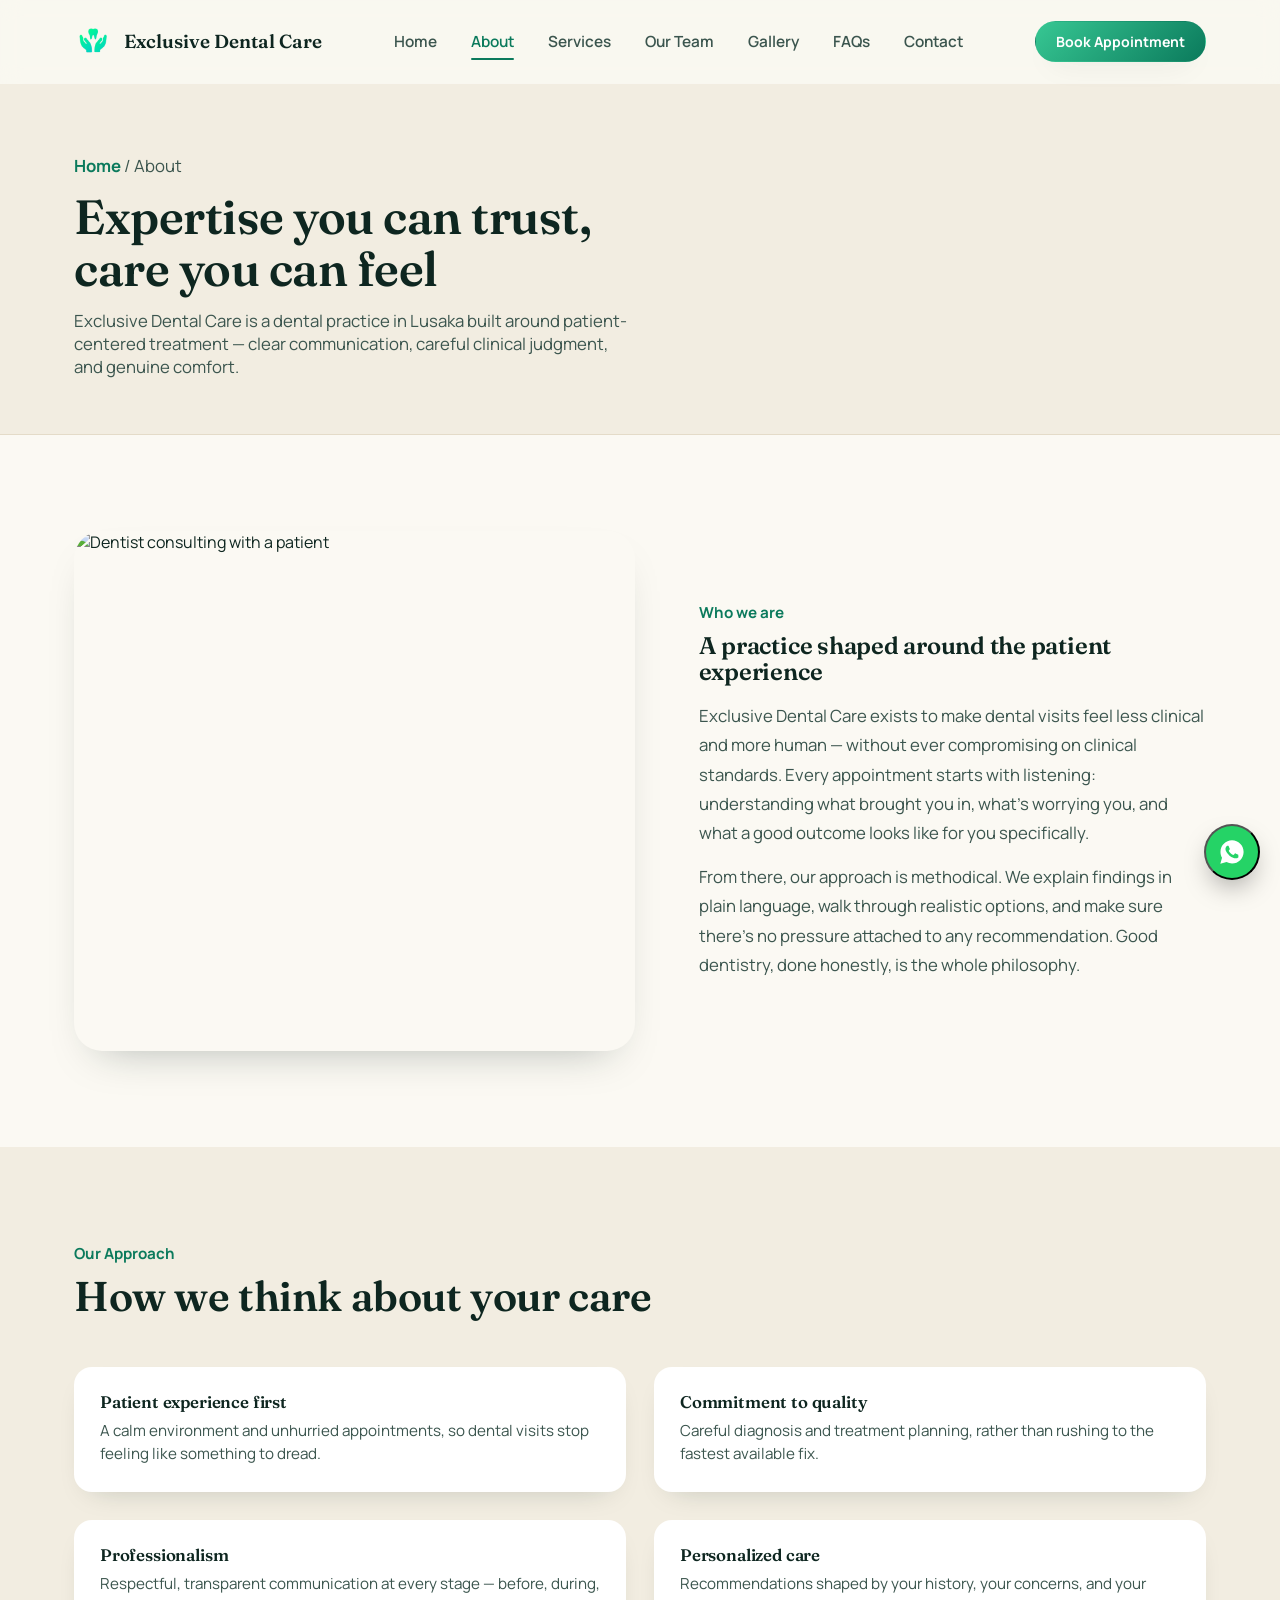
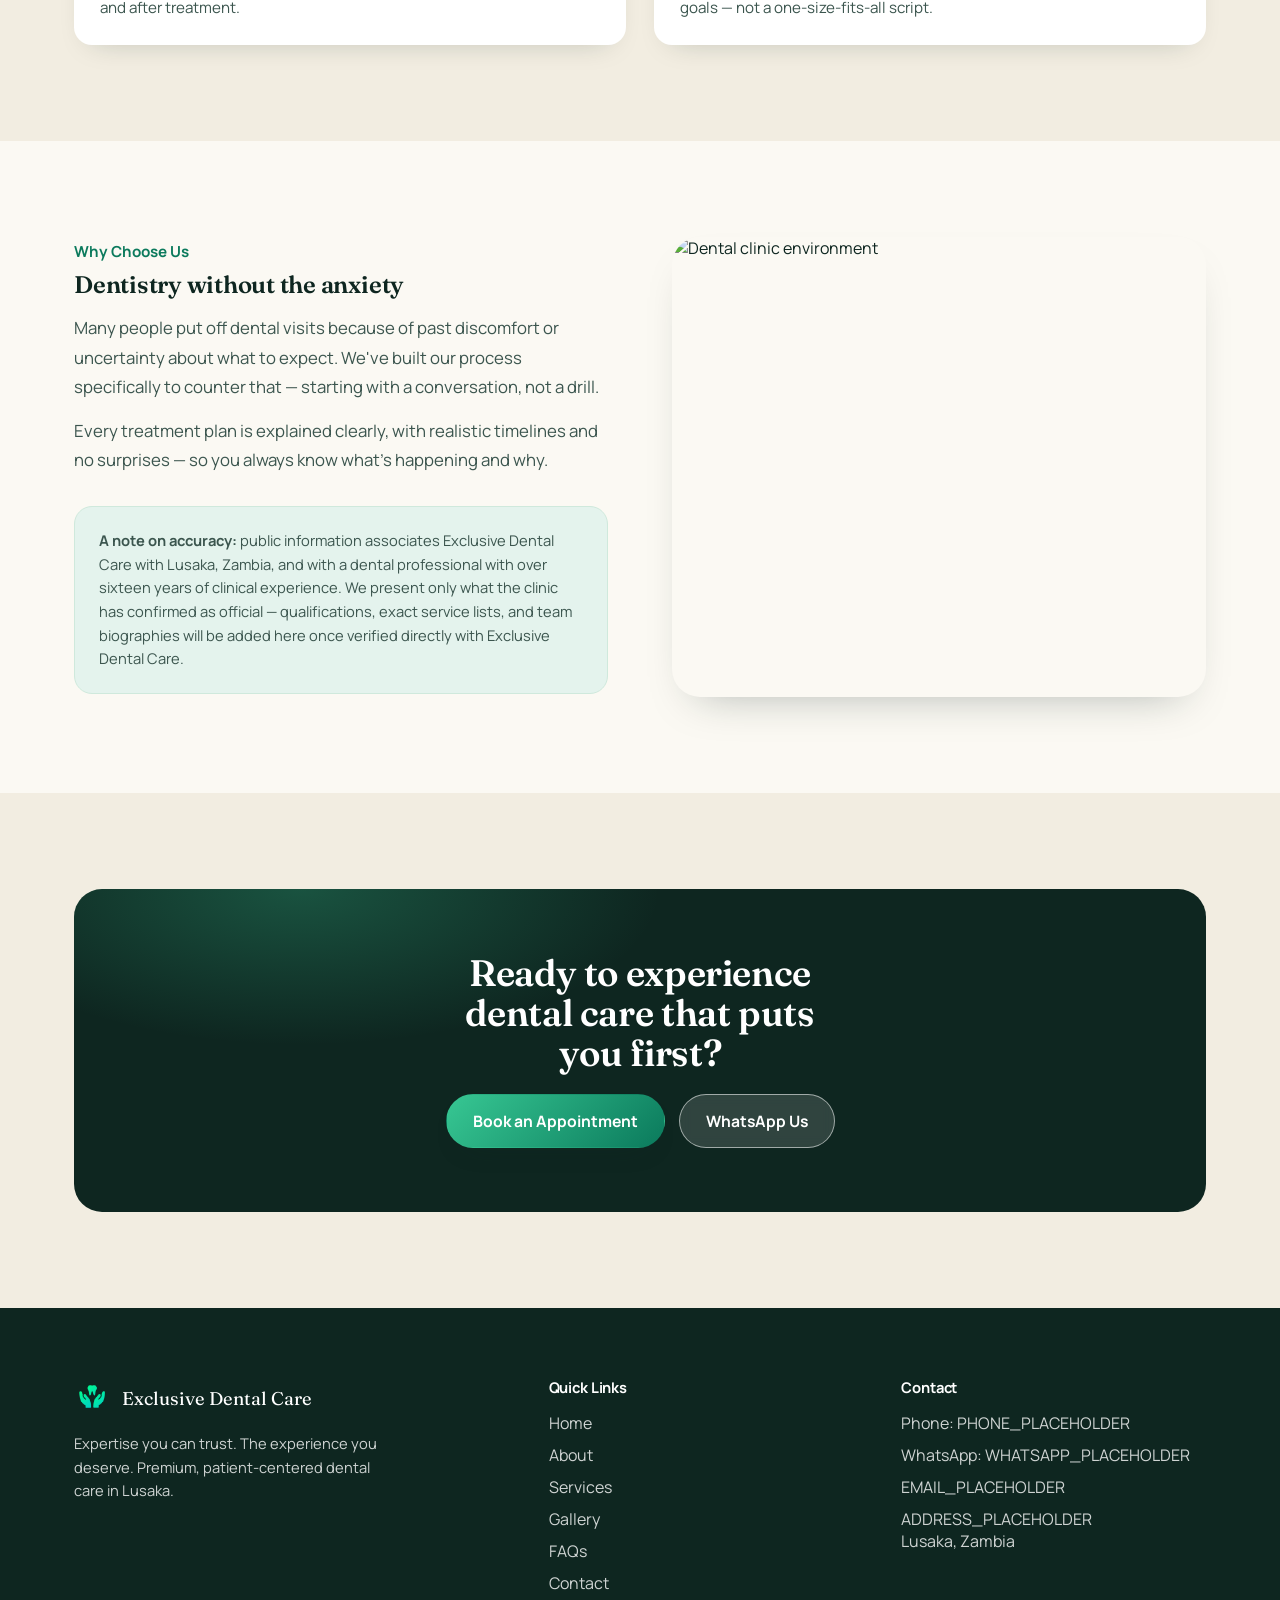
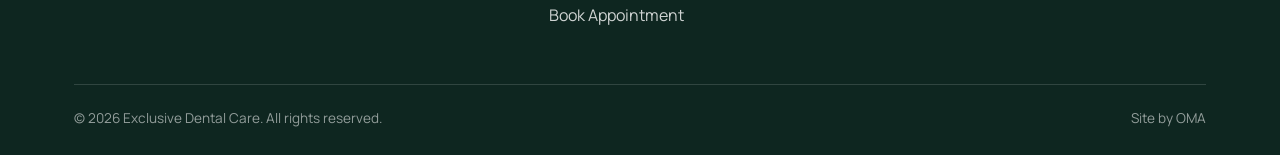
==== about.html @ cfd2ac11 "Add files via upload" ====
<!DOCTYPE html>
<html lang="en">
<head>
<meta charset="UTF-8">
<meta name="viewport" content="width=device-width, initial-scale=1.0">
<title>About Us | Exclusive Dental Care, Lusaka</title>
<meta name="description" content="Learn about Exclusive Dental Care's approach to patient-centered dentistry in Lusaka, Zambia.">
<link rel="icon" href="assets/images/logo.png">
<link rel="stylesheet" href="assets/css/style.css">
</head>
<body>
<a href="#main" class="skip-link">Skip to content</a>

<header class="nav" data-scrolled="true">
  <div class="container">
    <a href="index.html" class="brand"><img src="assets/images/logo.png" alt="Exclusive Dental Care logo"><span>Exclusive Dental Care</span></a>
    <nav class="nav-links" aria-label="Primary">
      <a href="index.html">Home</a>
      <a href="about.html" aria-current="page">About</a>
      <a href="services.html">Services</a>
      <a href="team.html">Our Team</a>
      <a href="gallery.html">Gallery</a>
      <a href="faq.html">FAQs</a>
      <a href="contact.html">Contact</a>
    </nav>
    <div class="nav-cta">
      <a href="appointment.html" class="btn btn-primary btn-sm">Book Appointment</a>
    </div>
    <button class="nav-burger" aria-expanded="false" aria-controls="mobileMenu" aria-label="Open menu"><span></span><span></span><span></span></button>
  </div>
</header>
<nav class="mobile-menu" id="mobileMenu" data-open="false" aria-label="Mobile">
  <a href="index.html">Home</a>
  <a href="about.html">About</a>
  <a href="services.html">Services</a>
  <a href="team.html">Our Team</a>
  <a href="gallery.html">Gallery</a>
  <a href="faq.html">FAQs</a>
  <a href="contact.html">Contact</a>
  <div class="mm-cta">
    <a href="appointment.html" class="btn btn-primary btn-block">Book an Appointment</a>
    <a href="#" data-whatsapp class="btn btn-whatsapp btn-block">WhatsApp Us</a>
    <a href="#" data-tel class="btn btn-ghost btn-block">Call the Clinic</a>
  </div>
</nav>

<main id="main">
  <section class="page-hero">
    <div class="container">
      <p class="crumb"><a href="index.html">Home</a> / About</p>
      <h1>Expertise you can trust, care you can feel</h1>
      <p>Exclusive Dental Care is a dental practice in Lusaka built around patient-centered treatment — clear communication, careful clinical judgment, and genuine comfort.</p>
    </div>
  </section>

  <section>
    <div class="container intro-grid">
      <img src="https://images.unsplash.com/photo-1777331903190-341a3dd0441b?auto=format&fit=crop&w=1200&q=80" alt="Dentist consulting with a patient" loading="lazy" class="reveal">
      <div class="intro-copy reveal">
        <span class="kicker">Who we are</span>
        <h2>A practice shaped around the patient experience</h2>
        <p>Exclusive Dental Care exists to make dental visits feel less clinical and more human — without ever compromising on clinical standards. Every appointment starts with listening: understanding what brought you in, what's worrying you, and what a good outcome looks like for you specifically.</p>
        <p>From there, our approach is methodical. We explain findings in plain language, walk through realistic options, and make sure there's no pressure attached to any recommendation. Good dentistry, done honestly, is the whole philosophy.</p>
      </div>
    </div>
  </section>

  <section style="background:var(--sand)">
    <div class="container">
      <div class="section-head reveal">
        <span class="kicker">Our Approach</span>
        <h2>How we think about your care</h2>
      </div>
      <div class="value-list">
        <div class="value-item reveal">
          <h3>Patient experience first</h3>
          <p>A calm environment and unhurried appointments, so dental visits stop feeling like something to dread.</p>
        </div>
        <div class="value-item reveal">
          <h3>Commitment to quality</h3>
          <p>Careful diagnosis and treatment planning, rather than rushing to the fastest available fix.</p>
        </div>
        <div class="value-item reveal">
          <h3>Professionalism</h3>
          <p>Respectful, transparent communication at every stage — before, during, and after treatment.</p>
        </div>
        <div class="value-item reveal">
          <h3>Personalized care</h3>
          <p>Recommendations shaped by your history, your concerns, and your goals — not a one-size-fits-all script.</p>
        </div>
      </div>
    </div>
  </section>

  <section>
    <div class="container two-col">
      <div class="reveal">
        <span class="kicker">Why Choose Us</span>
        <h2 style="margin-bottom:16px">Dentistry without the anxiety</h2>
        <p style="color:var(--ink-soft);line-height:1.75;font-size:1.05rem;margin-bottom:14px">Many people put off dental visits because of past discomfort or uncertainty about what to expect. We've built our process specifically to counter that — starting with a conversation, not a drill.</p>
        <p style="color:var(--ink-soft);line-height:1.75;font-size:1.05rem;">Every treatment plan is explained clearly, with realistic timelines and no surprises — so you always know what's happening and why.</p>
        <div class="note-box">
          <strong>A note on accuracy:</strong> public information associates Exclusive Dental Care with Lusaka, Zambia, and with a dental professional with over sixteen years of clinical experience. We present only what the clinic has confirmed as official — qualifications, exact service lists, and team biographies will be added here once verified directly with Exclusive Dental Care.
        </div>
      </div>
      <img src="https://images.unsplash.com/photo-1698749778813-ad5f2814e50f?auto=format&fit=crop&w=1000&q=80" alt="Dental clinic environment" loading="lazy" style="border-radius:var(--radius-lg);box-shadow:var(--shadow-soft);height:460px;width:100%;object-fit:cover" class="reveal">
    </div>
  </section>

  <section style="background:var(--sand)">
    <div class="container">
      <div class="cta-band reveal">
        <h2>Ready to experience dental care that puts you first?</h2>
        <div class="cta-row">
          <a href="appointment.html" class="btn btn-primary">Book an Appointment</a>
          <a href="#" data-whatsapp class="btn btn-light">WhatsApp Us</a>
        </div>
      </div>
    </div>
  </section>
</main>

<footer>
  <div class="container">
    <div class="footer-grid">
      <div>
        <div class="footer-brand"><img src="assets/images/logo.png" alt=""><span>Exclusive Dental Care</span></div>
        <p style="max-width:34ch;line-height:1.6;font-size:.92rem;">Expertise you can trust. The experience you deserve. Premium, patient-centered dental care in Lusaka.</p>
      </div>
      <div>
        <h4>Quick Links</h4>
        <ul>
          <li><a href="index.html">Home</a></li>
          <li><a href="about.html">About</a></li>
          <li><a href="services.html">Services</a></li>
          <li><a href="gallery.html">Gallery</a></li>
          <li><a href="faq.html">FAQs</a></li>
          <li><a href="contact.html">Contact</a></li>
          <li><a href="appointment.html">Book Appointment</a></li>
        </ul>
      </div>
      <div>
        <h4>Contact</h4>
        <ul>
          <li><a href="#" data-tel>Phone: <span data-phone-display></span></a></li>
          <li><a href="#" data-whatsapp>WhatsApp: <span data-whatsapp-display></span></a></li>
          <li><a href="#" data-mail data-email-display></a></li>
          <li><span data-address-display></span></li>
        </ul>
      </div>
    </div>
    <div class="footer-bottom">
      <span>© <span data-year></span> Exclusive Dental Care. All rights reserved.</span>
      <span>Site by OMA</span>
    </div>
  </div>
</footer>

<script src="assets/js/config.js"></script>
<button class="wa-float" data-whatsapp aria-label="Chat on WhatsApp">
  <svg width="28" height="28" viewBox="0 0 24 24" fill="currentColor"><path d="M12.04 2C6.58 2 2.13 6.45 2.13 11.91c0 1.75.46 3.45 1.32 4.95L2 22l5.29-1.39a9.9 9.9 0 0 0 4.75 1.21h.01c5.46 0 9.9-4.45 9.9-9.91C21.96 6.45 17.5 2 12.04 2Zm5.8 14.01c-.24.68-1.4 1.3-1.93 1.38-.5.08-1.12.11-1.8-.11-.42-.13-.95-.31-1.64-.6-2.88-1.24-4.75-4.14-4.9-4.33-.14-.19-1.17-1.56-1.17-2.98s.73-2.11 1-2.4c.24-.27.53-.34.71-.34h.5c.16 0 .38-.02.58.45.24.56.8 1.94.87 2.08.07.14.11.31.02.5-.09.19-.14.31-.28.47-.14.16-.29.36-.42.48-.14.13-.29.28-.13.55.16.27.71 1.17 1.53 1.9 1.05.94 1.94 1.23 2.21 1.37.27.14.43.12.59-.05.16-.17.68-.79.87-1.06.19-.27.37-.22.61-.13.25.09 1.6.75 1.87.89.27.14.45.2.51.32.07.12.07.68-.17 1.36Z"/></svg>
</button>
<script src="assets/js/main.js"></script>
</body>
</html>
---- assets/css/style.css ----
/* =========================================================================
   EXCLUSIVE DENTAL CARE — DESIGN SYSTEM
   Palette:  deep teal ink, emerald-to-teal brand gradient, warm cream base,
             soft sand surface, quiet gold hairline accent (used sparingly).
   Type:     Fraunces (display/serif) + Manrope (body/UI)
   ========================================================================= */

@import url('https://fonts.googleapis.com/css2?family=Fraunces:opsz,wght@9..144,400;9..144,500;9..144,600;9..144,700&family=Manrope:wght@400;500;600;700;800&display=swap');

:root{
  --ink:        #0E2620;
  --ink-soft:   #3B554E;
  --teal-deep:  #0B7A5C;
  --teal:       #12966E;
  --teal-light: #37C793;
  --teal-pale:  #E4F3ED;
  --gold:       #B8933B;
  --cream:      #FBF9F3;
  --sand:       #F2EDE1;
  --sand-line:  #E4DBC8;
  --white:      #FFFFFF;
  --shadow-soft: 0 20px 45px -25px rgba(14,38,32,.35);
  --shadow-card: 0 12px 30px -18px rgba(14,38,32,.28);
  --radius-lg: 28px;
  --radius-md: 18px;
  --radius-sm: 10px;
  --maxw: 1180px;
  --nav-h: 84px;
  --ease: cubic-bezier(.22,.61,.36,1);
}

*,*::before,*::after{ box-sizing:border-box; }
html{ scroll-behavior:smooth; scroll-padding-top: var(--nav-h); }
@media (prefers-reduced-motion: reduce){
  html{ scroll-behavior:auto; }
  *,*::before,*::after{ animation-duration:.001ms !important; animation-iteration-count:1 !important; transition-duration:.001ms !important; scroll-behavior:auto !important; }
}

body{
  margin:0;
  font-family:'Manrope',sans-serif;
  color:var(--ink);
  background:var(--cream);
  -webkit-font-smoothing:antialiased;
  overflow-x:hidden;
}

img{ max-width:100%; display:block; }
a{ color:inherit; text-decoration:none; }
button{ font-family:inherit; cursor:pointer; }
ul{ margin:0; padding:0; list-style:none; }
h1,h2,h3,h4{ font-family:'Fraunces',serif; margin:0; font-weight:600; letter-spacing:-.01em; line-height:1.08; }
p{ margin:0; }

.container{ max-width:var(--maxw); margin:0 auto; padding:0 24px; }
section{ padding: 96px 0; }
@media (max-width:720px){ section{ padding:64px 0; } }

.eyebrow-free{ /* intentionally no ALL-CAPS eyebrow labels used site-wide */ }

/* ---------- focus & accessibility ---------- */
a:focus-visible, button:focus-visible, input:focus-visible, textarea:focus-visible, select:focus-visible{
  outline: 3px solid var(--teal-light);
  outline-offset: 3px;
  border-radius: 6px;
}
.skip-link{
  position:absolute; left:12px; top:-60px; background:var(--ink); color:#fff;
  padding:10px 16px; border-radius:8px; z-index:1000; transition:top .2s var(--ease);
}
.skip-link:focus{ top:12px; }

/* ---------- buttons ---------- */
.btn{
  display:inline-flex; align-items:center; justify-content:center; gap:8px;
  padding:15px 26px; border-radius:100px; font-weight:700; font-size:.98rem;
  border:1.5px solid transparent; transition:transform .25s var(--ease), box-shadow .25s var(--ease), background .25s var(--ease), color .25s var(--ease);
  white-space:nowrap;
}
.btn-primary{ background:linear-gradient(135deg,var(--teal-light),var(--teal-deep)); color:#fff; box-shadow:var(--shadow-card); }
.btn-primary:hover{ transform:translateY(-2px); box-shadow:0 18px 34px -16px rgba(11,122,92,.55); }
.btn-ghost{ background:transparent; color:var(--ink); border-color:var(--ink); }
.btn-ghost:hover{ background:var(--ink); color:#fff; }
.btn-whatsapp{ background:#fff; color:var(--teal-deep); border-color:var(--teal-deep); }
.btn-whatsapp:hover{ background:var(--teal-deep); color:#fff; }
.btn-light{ background:rgba(255,255,255,.14); color:#fff; border-color:rgba(255,255,255,.55); backdrop-filter:blur(6px); }
.btn-light:hover{ background:#fff; color:var(--teal-deep); }
.btn-sm{ padding:10px 20px; font-size:.88rem; }
.btn-block{ width:100%; }

/* ---------- welcome intro animation ---------- */
#welcome{
  position:fixed; inset:0; z-index:9999; background:var(--ink);
  display:flex; align-items:center; justify-content:center; flex-direction:column;
  gap:28px; transition:opacity .7s var(--ease), visibility .7s var(--ease);
}
#welcome[data-hide="true"]{ opacity:0; visibility:hidden; pointer-events:none; }
#welcome .w-logo{ width:74px; height:74px; opacity:0; transform:scale(.85); animation:wFade .9s var(--ease) forwards; }
.w-line-wrap{ position:relative; width:min(92vw,760px); min-height:2.6em; }
#welcome .w-line{
  position:absolute; inset:0; display:flex; align-items:center; justify-content:center;
  font-family:'Fraunces',serif; color:#fff; font-size:clamp(1.35rem,4.4vw,2.4rem);
  text-align:center; opacity:0; padding:0 24px; letter-spacing:.01em;
}
#welcome .w-line.l1{ animation:wFadeInOut 1.55s var(--ease) .5s forwards; }
#welcome .w-line.l2{ animation:wFade .9s var(--ease) 2.05s forwards; }
@keyframes wFade{ from{ opacity:0; transform:translateY(10px);} to{ opacity:1; transform:translateY(0);} }
@keyframes wFadeInOut{
  0%{ opacity:0; transform:translateY(10px); }
  18%{ opacity:1; transform:translateY(0); }
  72%{ opacity:1; transform:translateY(0); }
  100%{ opacity:0; transform:translateY(-10px); }
}
@media (prefers-reduced-motion: reduce){
  #welcome{ transition:none; }
  #welcome .w-logo{ animation:none !important; opacity:1 !important; transform:none !important; }
  #welcome .w-line{ animation:none !important; }
  #welcome .w-line.l1{ opacity:0 !important; }
  #welcome .w-line.l2{ opacity:1 !important; position:relative !important; }
}

/* ---------- navigation ---------- */
.nav{
  position:fixed; top:0; left:0; right:0; z-index:500; height:var(--nav-h);
  display:flex; align-items:center; background:rgba(251,249,243,.85); backdrop-filter:blur(10px);
  border-bottom:1px solid transparent; transition:border-color .3s, background .3s;
}
.nav[data-scrolled="true"]{ border-color:var(--sand-line); }
.nav .container{ display:flex; align-items:center; justify-content:space-between; width:100%; }
.brand{ display:flex; align-items:center; gap:12px; font-family:'Fraunces',serif; font-weight:600; font-size:1.18rem; color:var(--ink); }
.brand img{ width:38px; height:38px; }
.nav-links{ display:flex; align-items:center; gap:34px; }
.nav-links a{ font-weight:600; font-size:.96rem; color:var(--ink-soft); transition:color .2s; position:relative; }
.nav-links a:hover, .nav-links a[aria-current="page"]{ color:var(--teal-deep); }
.nav-links a[aria-current="page"]::after{ content:""; position:absolute; left:0; right:0; bottom:-8px; height:2px; background:var(--teal-deep); border-radius:2px; }
.nav-cta{ display:flex; align-items:center; gap:12px; }
.nav-burger{ display:none; }

@media (max-width:960px){
  .nav-links{ display:none; }
  .nav-cta .btn:not(.btn-primary){ display:none; }
  .nav-burger{
    display:flex; flex-direction:column; gap:5px; width:42px; height:42px;
    align-items:center; justify-content:center; background:var(--ink); border:none;
    border-radius:12px; z-index:600; transition:background .2s;
  }
  .nav-burger span{ width:18px; height:2px; background:#fff; border-radius:2px; transition:transform .3s var(--ease), opacity .3s var(--ease); }
  .nav-burger[aria-expanded="true"] span:nth-child(1){ transform:translateY(7px) rotate(45deg); }
  .nav-burger[aria-expanded="true"] span:nth-child(2){ opacity:0; }
  .nav-burger[aria-expanded="true"] span:nth-child(3){ transform:translateY(-7px) rotate(-45deg); }

  .mobile-menu{
    position:fixed; inset:0; top:var(--nav-h); background:var(--cream); z-index:400;
    transform:translateX(100%); transition:transform .4s var(--ease);
    padding:32px 24px; display:flex; flex-direction:column; gap:6px; overflow-y:auto;
  }
  .mobile-menu[data-open="true"]{ transform:translateX(0); }
  .mobile-menu a{ font-family:'Fraunces',serif; font-size:1.5rem; padding:14px 4px; border-bottom:1px solid var(--sand-line); color:var(--ink); }
  .mobile-menu .mm-cta{ margin-top:20px; display:flex; flex-direction:column; gap:12px; }
}
@media (min-width:961px){ .mobile-menu{ display:none; } }

/* ---------- hero ---------- */
.hero{
  position:relative; min-height:100vh; min-height:100svh; display:flex; align-items:flex-end;
  color:#fff; overflow:hidden; padding-top:var(--nav-h);
}
.hero-slides{ position:absolute; inset:0; z-index:0; }
.hero-slide{
  position:absolute; inset:0; background-size:cover; background-position:center;
  opacity:0; transition:opacity 1.6s var(--ease);
}
.hero-slide[data-active="true"]{ opacity:1; }
.hero-slides::after{
  content:""; position:absolute; inset:0;
  background:linear-gradient(180deg, rgba(11,26,22,.35) 0%, rgba(11,26,22,.55) 55%, rgba(8,20,17,.92) 100%);
}
.hero-content{ position:relative; z-index:1; padding:0 24px 88px; width:100%; }
.hero-inner{ max-width:var(--maxw); margin:0 auto; text-align:left; display:flex; flex-direction:column; align-items:flex-start; gap:18px; }
.hero-kicker{
  color:var(--teal-light); font-weight:800; font-size:.82rem; letter-spacing:.14em;
  text-transform:uppercase; display:block;
}
.hero-headline{
  font-size:clamp(2.1rem,6vw,4.1rem); font-weight:600; max-width:14ch;
  min-height:2.3em; text-align:left; position:relative; width:100%;
}
.hero-headline .hh-text{
  opacity:0; transform:translateY(14px); transition:opacity .9s var(--ease), transform .9s var(--ease);
  position:absolute; inset:0; display:flex; align-items:center;
}
.hero-headline .hh-text[data-active="true"]{ opacity:1; transform:translateY(0); position:relative; }
.hero-sub{ font-size:1.08rem; color:rgba(255,255,255,.85); max-width:46ch; }
.hero-ctas{ display:flex; flex-wrap:wrap; gap:14px; justify-content:flex-start; margin-top:6px; }
.hero-dots{
  position:absolute; right:22px; top:50%; transform:translateY(-50%); z-index:2;
  display:flex; flex-direction:column; gap:10px; align-items:center;
}
.hero-dots button{
  width:6px; height:6px; border-radius:50%; background:rgba(255,255,255,.4);
  border:none; padding:0; transition:height .3s var(--ease), background .3s;
}
.hero-dots button[data-active="true"]{ height:28px; border-radius:6px; background:var(--teal-light); }
@media (max-width:640px){ .hero-dots{ right:14px; } }

/* floating whatsapp button — persistent, all pages */
.wa-float{
  position:fixed; right:20px; bottom:20px; width:56px; height:56px; border-radius:50%;
  background:#25D366; color:#fff; display:flex; align-items:center; justify-content:center;
  box-shadow:0 12px 28px -8px rgba(0,0,0,.4); z-index:450; transition:transform .25s var(--ease);
}
.wa-float:hover{ transform:scale(1.08); }
@media (max-width:640px){ .wa-float{ width:50px; height:50px; right:16px; bottom:16px; } }

/* ---------- section headers ---------- */
.section-head{ max-width:640px; margin-bottom:48px; }
.section-head.center{ margin-left:auto; margin-right:auto; text-align:center; }
.section-head h2{ font-size:clamp(1.7rem,3.4vw,2.6rem); }
.section-head p{ margin-top:14px; color:var(--ink-soft); font-size:1.05rem; line-height:1.6; }
.kicker{ color:var(--teal-deep); font-weight:700; font-size:.95rem; margin-bottom:10px; display:block; }

/* ---------- welcome/intro copy section ---------- */
.intro-grid{ display:grid; grid-template-columns:1.05fr .95fr; gap:64px; align-items:center; }
.intro-grid img{ border-radius:var(--radius-lg); box-shadow:var(--shadow-soft); width:100%; height:520px; object-fit:cover; }
.intro-copy p{ color:var(--ink-soft); line-height:1.75; font-size:1.05rem; margin-top:16px; }
.intro-copy p + p{ margin-top:14px; }
@media (max-width:900px){
  .intro-grid{ grid-template-columns:1fr; gap:36px; }
  .intro-grid img{ height:320px; order:-1; }
}

/* ---------- service cards (compact grid — used on services.html style contexts) ---------- */
.grid-3{ display:grid; grid-template-columns:repeat(3,1fr); gap:28px; }
.grid-4{ display:grid; grid-template-columns:repeat(4,1fr); gap:24px; }
@media (max-width:960px){ .grid-3{ grid-template-columns:repeat(2,1fr); } .grid-4{ grid-template-columns:repeat(2,1fr); } }
@media (max-width:620px){ .grid-3{ grid-template-columns:1fr; } .grid-4{ grid-template-columns:1fr; } }

.card{
  background:#fff; border-radius:var(--radius-md); overflow:hidden; box-shadow:var(--shadow-card);
  display:flex; flex-direction:column; transition:transform .35s var(--ease), box-shadow .35s var(--ease);
}
.card:hover{ transform:translateY(-6px); box-shadow:0 24px 40px -20px rgba(14,38,32,.32); }
.card img{ height:190px; width:100%; object-fit:cover; }
.card-body{ padding:24px; display:flex; flex-direction:column; gap:10px; flex:1; }
.card-body h3{ font-size:1.18rem; }
.card-body p{ color:var(--ink-soft); font-size:.96rem; line-height:1.55; flex:1; }
.card-link{ font-weight:700; color:var(--teal-deep); display:inline-flex; align-items:center; gap:6px; margin-top:4px; }
.card-link svg{ transition:transform .25s var(--ease); }
.card-link:hover svg{ transform:translateX(4px); }

/* ---------- big/full-width feature cards (homepage services preview) ---------- */
.feature-cards{ display:flex; flex-direction:column; gap:28px; }
.card-feature{
  display:grid; grid-template-columns:1fr 1fr; background:#fff; border-radius:var(--radius-lg);
  overflow:hidden; box-shadow:var(--shadow-card); transition:transform .35s var(--ease), box-shadow .35s var(--ease);
  min-height:320px;
}
.card-feature:hover{ transform:translateY(-6px); box-shadow:0 28px 46px -20px rgba(14,38,32,.32); }
.card-feature .cf-img{ height:100%; min-height:280px; overflow:hidden; }
.card-feature .cf-img img{ width:100%; height:100%; object-fit:cover; display:block; }
.card-feature .cf-body{ padding:44px 48px; display:flex; flex-direction:column; justify-content:center; gap:14px; }
.card-feature h3{ font-size:clamp(1.4rem,2.4vw,1.8rem); }
.card-feature p{ color:var(--ink-soft); font-size:1.02rem; line-height:1.65; }
.card-feature:nth-child(even){ grid-template-columns:1fr 1fr; }
.card-feature:nth-child(even) .cf-img{ order:2; }
.card-feature:nth-child(even) .cf-body{ order:1; }
@media (max-width:760px){
  .card-feature{ grid-template-columns:1fr; min-height:0; }
  .card-feature .cf-img{ height:230px; min-height:0; order:1 !important; }
  .card-feature .cf-body{ order:2 !important; padding:28px 26px; }
}

/* ---------- why-choose feature list ---------- */
.feature-row{ display:grid; grid-template-columns:repeat(3,1fr); gap:36px; }
@media (max-width:900px){ .feature-row{ grid-template-columns:1fr 1fr; } }
@media (max-width:600px){ .feature-row{ grid-template-columns:1fr; } }
.feature{ padding:8px 0; border-top:1px solid var(--sand-line); padding-top:22px; }
.feature .ficon{ width:44px; height:44px; border-radius:12px; background:var(--teal-pale); color:var(--teal-deep); display:flex; align-items:center; justify-content:center; margin-bottom:16px; }
.feature h3{ font-size:1.08rem; margin-bottom:8px; }
.feature p{ color:var(--ink-soft); font-size:.94rem; line-height:1.55; }

/* ---------- dark cta band ---------- */
.cta-band{ background:var(--ink); color:#fff; border-radius:var(--radius-lg); padding:64px 40px; text-align:center; position:relative; overflow:hidden; }
.cta-band::before{ content:""; position:absolute; inset:0; background:radial-gradient(600px 260px at 20% 0%, rgba(55,199,147,.28), transparent 60%); }
.cta-band > *{ position:relative; }
.cta-band h2{ color:#fff; font-size:clamp(1.6rem,3.6vw,2.3rem); max-width:16ch; margin:0 auto 22px; }
.cta-row{ display:flex; gap:14px; justify-content:center; flex-wrap:wrap; margin-top:10px; }

/* ---------- gallery preview strip ---------- */
.gallery-strip{ display:grid; grid-template-columns:repeat(4,1fr); gap:18px; }
.gallery-strip a{ border-radius:var(--radius-sm); overflow:hidden; aspect-ratio:1/1; display:block; position:relative; }
.gallery-strip img{ width:100%; height:100%; object-fit:cover; transition:transform .5s var(--ease); }
.gallery-strip a:hover img{ transform:scale(1.06); }
@media (max-width:760px){ .gallery-strip{ grid-template-columns:repeat(2,1fr); } }

/* ---------- footer ---------- */
footer{ background:var(--ink); color:rgba(255,255,255,.8); padding:72px 0 28px; }
.footer-grid{ display:grid; grid-template-columns:1.4fr 1fr 1fr; gap:48px; }
.footer-brand{ display:flex; align-items:center; gap:12px; margin-bottom:16px; }
.footer-brand img{ width:36px; height:36px; }
.footer-brand span{ font-family:'Fraunces',serif; color:#fff; font-size:1.15rem; }
footer h4{ font-family:'Manrope',sans-serif; font-weight:700; color:#fff; font-size:.92rem; margin-bottom:16px; }
footer ul li{ margin-bottom:10px; }
footer a:hover{ color:#fff; }
.footer-bottom{ border-top:1px solid rgba(255,255,255,.14); margin-top:48px; padding-top:24px; font-size:.85rem; display:flex; justify-content:space-between; flex-wrap:wrap; gap:10px; color:rgba(255,255,255,.55); }
@media (max-width:760px){ .footer-grid{ grid-template-columns:1fr; gap:32px; } }

/* ---------- page hero (interior pages) ---------- */
.page-hero{ padding:calc(var(--nav-h) + 56px) 0 56px; background:var(--sand); border-bottom:1px solid var(--sand-line); }
.page-hero h1{ font-size:clamp(1.9rem,4.2vw,3rem); max-width:18ch; }
.page-hero p{ margin-top:14px; color:var(--ink-soft); max-width:56ch; font-size:1.05rem; }
.crumb{ font-size:.88rem; color:var(--ink-soft); margin-bottom:14px; }
.crumb a{ color:var(--teal-deep); font-weight:700; }

/* ---------- about page ---------- */
.value-list{ display:grid; grid-template-columns:repeat(2,1fr); gap:28px; }
@media (max-width:700px){ .value-list{ grid-template-columns:1fr; } }
.value-item{ background:#fff; border-radius:var(--radius-md); padding:26px; box-shadow:var(--shadow-card); }
.value-item h3{ font-size:1.05rem; margin-bottom:8px; }
.value-item p{ color:var(--ink-soft); font-size:.95rem; line-height:1.55; }

.note-box{
  background:var(--teal-pale); border:1px solid #cfe9dc; border-radius:var(--radius-md);
  padding:22px 24px; font-size:.92rem; color:var(--ink-soft); line-height:1.6; margin-top:32px;
}

/* ---------- services page: big poster cards ---------- */
.services-grid{ display:grid; grid-template-columns:repeat(3,1fr); gap:26px; }
@media (max-width:900px){ .services-grid{ grid-template-columns:repeat(2,1fr); } }
@media (max-width:620px){ .services-grid{ grid-template-columns:1fr; } }

.service-card-big{
  background:#fff; border-radius:var(--radius-lg); overflow:hidden; box-shadow:var(--shadow-card);
  transition:transform .3s var(--ease), box-shadow .3s var(--ease);
}
.service-card-big:not([open]):hover{ transform:translateY(-6px); box-shadow:0 24px 42px -18px rgba(14,38,32,.32); }
.service-card-big[open]{ grid-column:1/-1; display:grid; grid-template-columns:360px 1fr; }

.service-poster{
  position:relative; display:block; cursor:pointer; list-style:none; aspect-ratio:1/1; overflow:hidden;
}
.service-poster::-webkit-details-marker{ display:none; }
.service-card-big[open] .service-poster{ aspect-ratio:auto; grid-column:1; grid-row:1; height:100%; min-height:300px; }
.service-poster img{ width:100%; height:100%; object-fit:cover; display:block; transition:transform .5s var(--ease); }
.service-card-big:not([open]) .service-poster:hover img{ transform:scale(1.06); }
.service-poster::after{ content:""; position:absolute; inset:0; background:linear-gradient(180deg, rgba(6,20,16,0) 42%, rgba(6,20,16,.86) 100%); }
.sp-label{ position:absolute; left:0; right:0; bottom:0; z-index:1; padding:20px 22px; display:flex; align-items:flex-end; justify-content:space-between; gap:12px; }
.sp-label h3{ color:#fff; font-size:1.15rem; line-height:1.28; }
.chev-circle{
  width:36px; height:36px; border-radius:50%; background:rgba(255,255,255,.22); backdrop-filter:blur(4px);
  display:flex; align-items:center; justify-content:center; flex-shrink:0; transition:background .3s;
}
.chev-circle svg{ transition:transform .3s var(--ease); color:#fff; }
.service-card-big[open] .chev-circle{ background:var(--teal-light); }
.service-card-big[open] .chev-circle svg{ transform:rotate(180deg); }

.service-info{ display:none; padding:32px 34px; flex-direction:column; justify-content:center; gap:2px; }
.service-card-big[open] .service-info{ display:flex; grid-column:2; grid-row:1; }
.service-info h4{ font-size:.85rem; color:var(--teal-deep); font-weight:700; margin-bottom:6px; }
.service-info p{ color:var(--ink-soft); font-size:.95rem; line-height:1.6; margin-bottom:18px; }

@media (max-width:760px){
  .service-card-big[open]{ grid-template-columns:1fr; }
  .service-card-big[open] .service-poster{ min-height:0; aspect-ratio:16/10; grid-row:1; }
  .service-card-big[open] .service-info{ grid-column:1; grid-row:2; padding:26px 24px 30px; }
}

/* ---------- team ---------- */
.team-grid{ display:grid; grid-template-columns:repeat(3,1fr); gap:28px; }
@media (max-width:900px){ .team-grid{ grid-template-columns:repeat(2,1fr); } }
@media (max-width:600px){ .team-grid{ grid-template-columns:1fr; max-width:360px; margin:0 auto; } }
.team-card{ text-align:center; }
.team-card .photo{ border-radius:var(--radius-lg); overflow:hidden; margin-bottom:18px; aspect-ratio:4/5; }
.team-card .photo img{ width:100%; height:100%; object-fit:cover; }
.team-card h3{ font-size:1.1rem; }
.team-card .role{ color:var(--teal-deep); font-weight:700; font-size:.9rem; margin-top:4px; }
.team-card p.bio{ color:var(--ink-soft); font-size:.9rem; margin-top:10px; line-height:1.55; }

/* ---------- gallery page ---------- */
.masonry{ column-count:3; column-gap:18px; }
.masonry button{ display:block; width:100%; margin-bottom:18px; border:none; padding:0; background:none; border-radius:var(--radius-sm); overflow:hidden; break-inside:avoid; }
.masonry img{ width:100%; display:block; transition:transform .4s var(--ease); }
.masonry button:hover img{ transform:scale(1.04); }
@media (max-width:900px){ .masonry{ column-count:2; } }
@media (max-width:560px){ .masonry{ column-count:1; } }

.lightbox{ position:fixed; inset:0; background:rgba(8,18,15,.92); z-index:2000; display:flex; align-items:center; justify-content:center; padding:24px; opacity:0; visibility:hidden; transition:opacity .3s, visibility .3s; }
.lightbox[data-open="true"]{ opacity:1; visibility:visible; }
.lightbox img{ max-width:min(92vw,1000px); max-height:86vh; border-radius:12px; object-fit:contain; }
.lightbox-close{ position:absolute; top:24px; right:24px; width:46px; height:46px; border-radius:50%; background:rgba(255,255,255,.12); color:#fff; border:none; font-size:1.4rem; }

/* ---------- FAQ ---------- */
.faq-item{ border-bottom:1px solid var(--sand-line); }
.faq-item summary{ list-style:none; padding:22px 4px; display:flex; justify-content:space-between; align-items:center; gap:20px; cursor:pointer; font-family:'Fraunces',serif; font-size:1.08rem; }
.faq-item summary::-webkit-details-marker{ display:none; }
.faq-item .chev{ transition:transform .3s var(--ease); color:var(--teal-deep); flex-shrink:0; }
.faq-item[open] .chev{ transform:rotate(45deg); }
.faq-item p{ padding:0 4px 22px; color:var(--ink-soft); line-height:1.65; max-width:70ch; }

/* ---------- contact ---------- */
.contact-grid{ display:grid; grid-template-columns:1fr 1fr; gap:56px; align-items:start; }
@media (max-width:900px){ .contact-grid{ grid-template-columns:1fr; gap:40px; } }
.contact-info-card{ background:#fff; border-radius:var(--radius-md); box-shadow:var(--shadow-card); padding:30px; }
.contact-row{ display:flex; gap:16px; padding:16px 0; border-bottom:1px solid var(--sand-line); }
.contact-row:last-child{ border-bottom:none; }
.contact-row .ic{ width:42px; height:42px; border-radius:11px; background:var(--teal-pale); color:var(--teal-deep); display:flex; align-items:center; justify-content:center; flex-shrink:0; }
.contact-row h4{ font-size:.95rem; margin-bottom:3px; }
.contact-row p, .contact-row a{ color:var(--ink-soft); font-size:.92rem; line-height:1.5; }
.map-frame{ border-radius:var(--radius-md); overflow:hidden; margin-top:24px; box-shadow:var(--shadow-card); border:1px solid var(--sand-line); }
.map-frame iframe{ width:100%; height:280px; border:0; display:block; }

/* ---------- forms ---------- */
.form-grid{ display:grid; grid-template-columns:1fr 1fr; gap:20px; }
@media (max-width:600px){ .form-grid{ grid-template-columns:1fr; } }
.field{ display:flex; flex-direction:column; gap:8px; }
.field.full{ grid-column:1/-1; }
.field label{ font-size:.9rem; font-weight:700; color:var(--ink); }
.field input, .field select, .field textarea{
  padding:14px 16px; border-radius:var(--radius-sm); border:1.5px solid var(--sand-line);
  font-family:inherit; font-size:.98rem; background:#fff; color:var(--ink); transition:border-color .2s, box-shadow .2s;
}
.field input:focus, .field select:focus, .field textarea:focus{ border-color:var(--teal); box-shadow:0 0 0 4px var(--teal-pale); outline:none; }
.field textarea{ resize:vertical; min-height:120px; }
.field .err{ color:#B4442E; font-size:.82rem; display:none; }
.field.invalid input, .field.invalid select, .field.invalid textarea{ border-color:#B4442E; }
.field.invalid .err{ display:block; }
.form-card{ background:#fff; border-radius:var(--radius-lg); box-shadow:var(--shadow-soft); padding:36px; }
.form-success{ display:none; text-align:center; padding:40px 20px; }
.form-success[data-show="true"]{ display:block; }
.form-success .ic{ width:64px; height:64px; border-radius:50%; background:var(--teal-pale); color:var(--teal-deep); display:flex; align-items:center; justify-content:center; margin:0 auto 20px; }
.form-note{ font-size:.85rem; color:var(--ink-soft); margin-top:18px; line-height:1.55; }

.steps{ display:flex; gap:0; margin-bottom:40px; flex-wrap:wrap; }
.step{ flex:1; min-width:140px; padding:18px 20px 18px 0; position:relative; }
.step .num{ font-family:'Fraunces',serif; font-size:1.6rem; color:var(--teal-deep); display:block; margin-bottom:6px; }
.step p{ color:var(--ink-soft); font-size:.88rem; line-height:1.5; }

/* ---------- reveal-on-scroll (single orchestrated pattern) ---------- */
.reveal{ opacity:0; transform:translateY(18px); transition:opacity .7s var(--ease), transform .7s var(--ease); }
.reveal[data-shown="true"]{ opacity:1; transform:translateY(0); }

/* ---------- misc ---------- */
.divider-gold{ width:56px; height:2px; background:var(--gold); border-radius:2px; margin:0 auto 20px; }
.two-col{ display:grid; grid-template-columns:1fr 1fr; gap:64px; align-items:center; }
@media (max-width:900px){ .two-col{ grid-template-columns:1fr; gap:36px; } }
.badge-row{ display:flex; gap:28px; flex-wrap:wrap; margin-top:28px; }
.badge{ display:flex; align-items:center; gap:10px; font-size:.88rem; color:var(--ink-soft); font-weight:600; }
.badge svg{ color:var(--teal-deep); flex-shrink:0; }
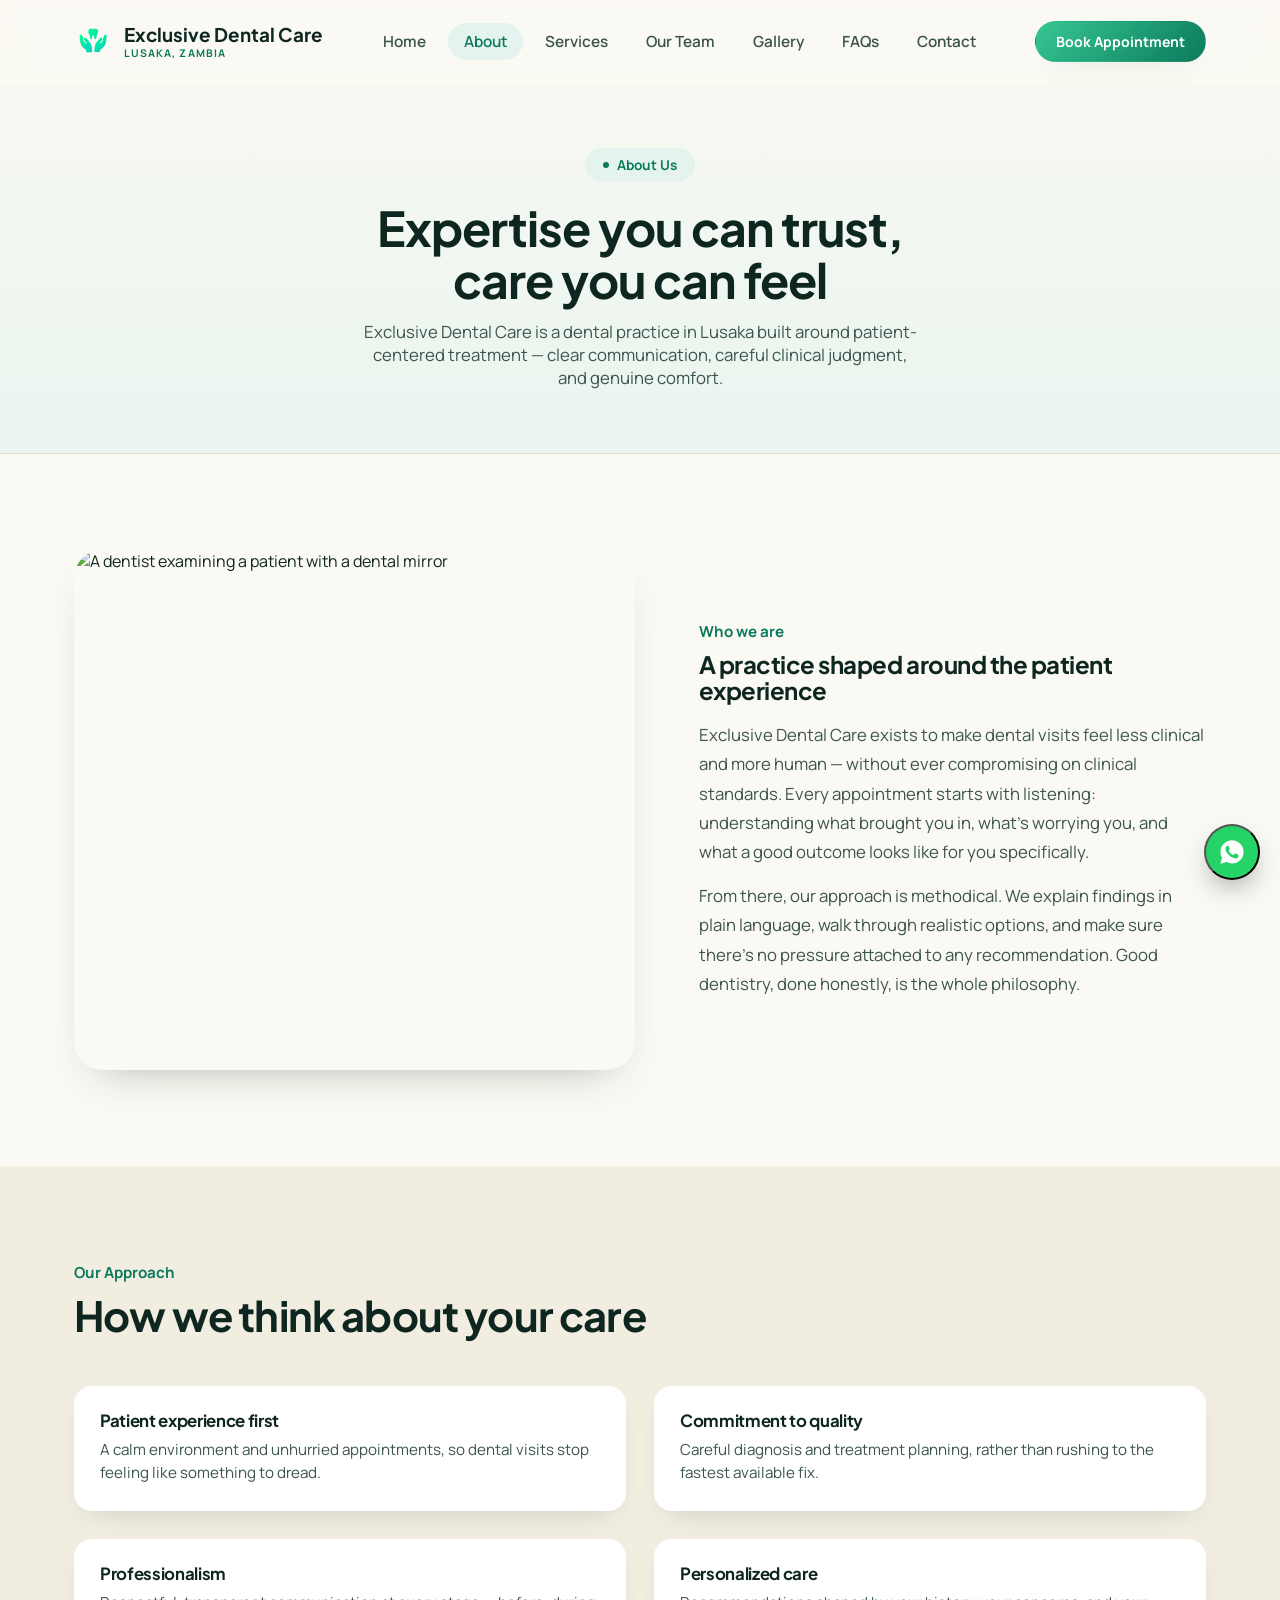
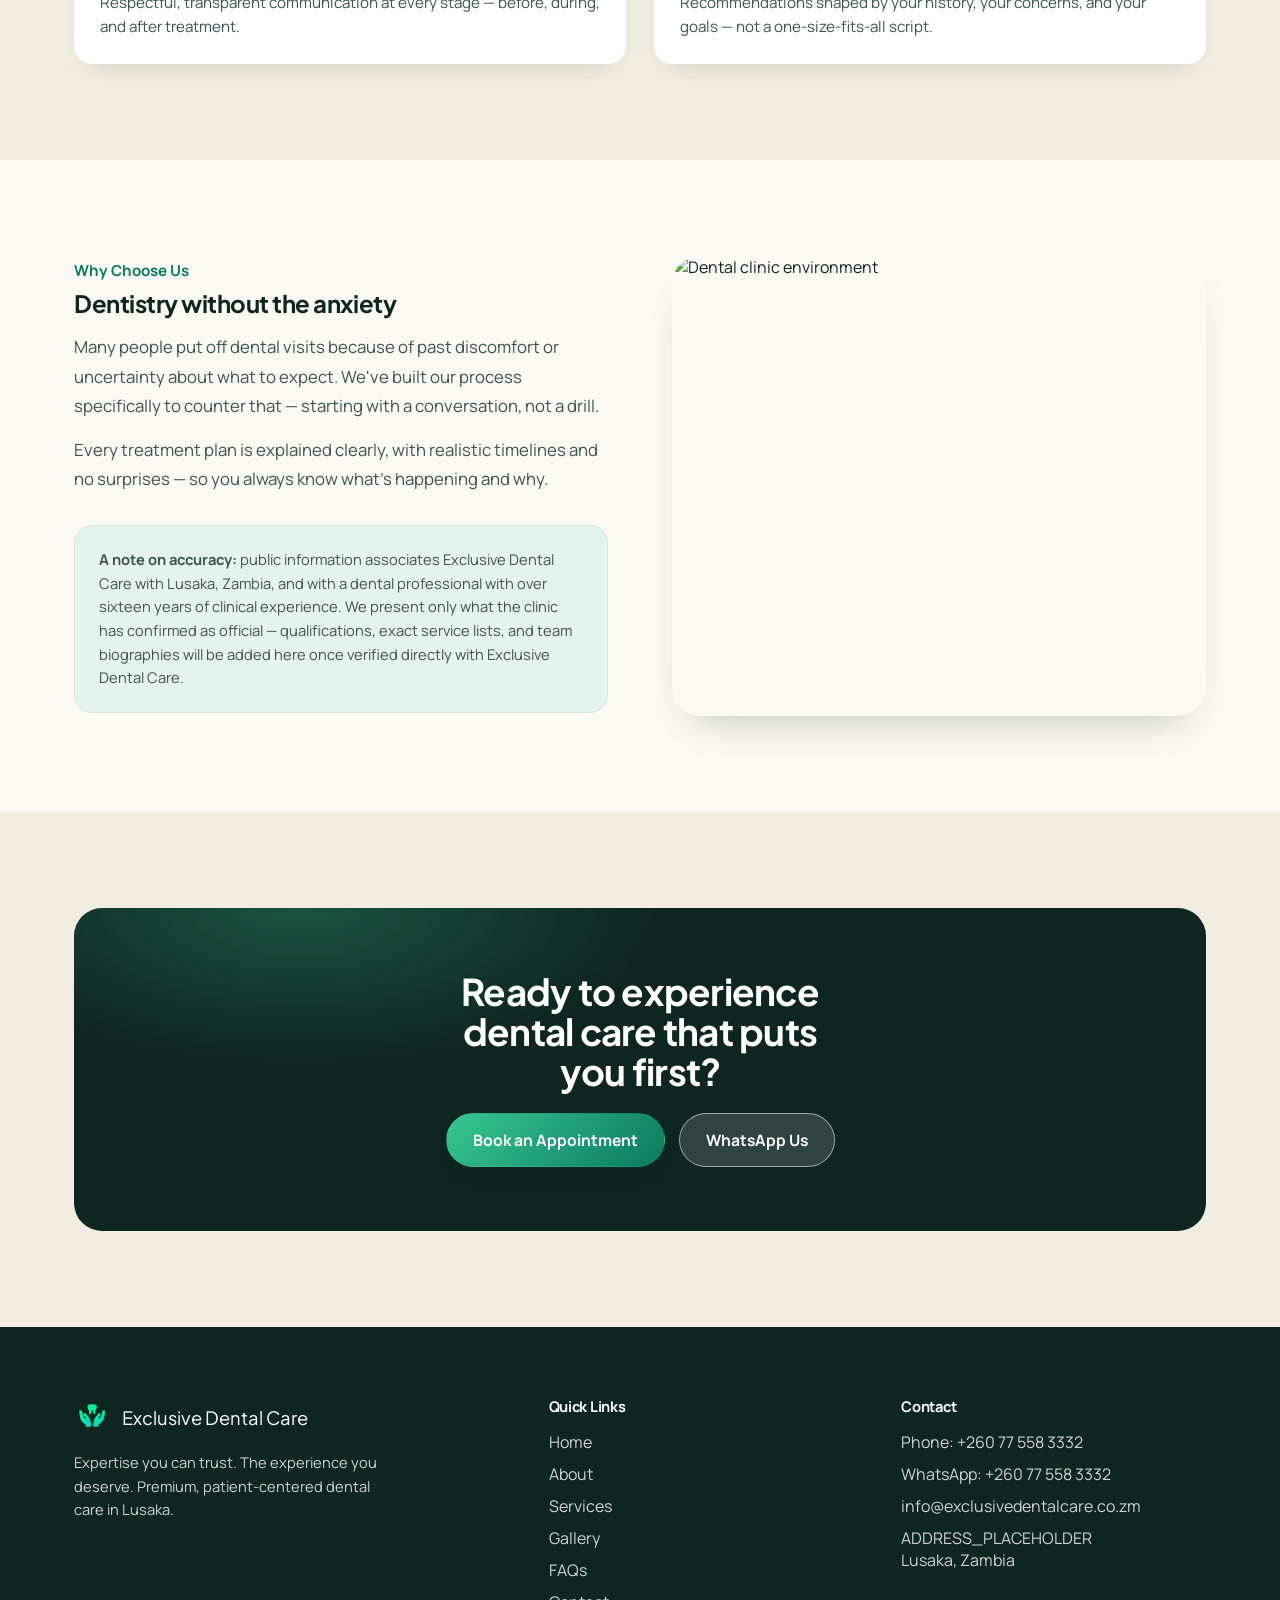
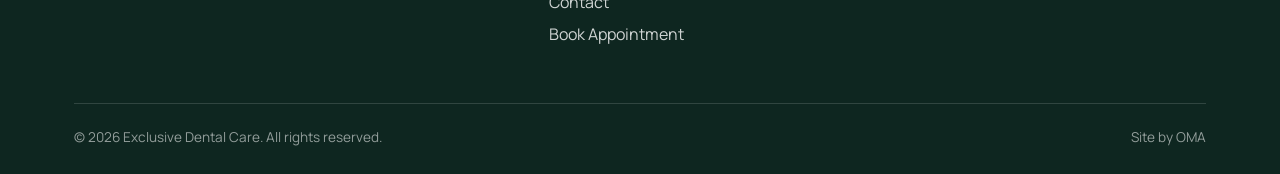
==== commit 1fba789a: "Add files via upload" ====
--- a/about.html
+++ b/about.html
@@ -7,13 +7,14 @@
 <meta name="description" content="Learn about Exclusive Dental Care's approach to patient-centered dentistry in Lusaka, Zambia.">
 <link rel="icon" href="assets/images/logo.png">
 <link rel="stylesheet" href="assets/css/style.css">
+<noscript><style>#main{opacity:1!important;transform:none!important;}</style></noscript>
 </head>
 <body>
 <a href="#main" class="skip-link">Skip to content</a>
 
 <header class="nav" data-scrolled="true">
   <div class="container">
-    <a href="index.html" class="brand"><img src="assets/images/logo.png" alt="Exclusive Dental Care logo"><span>Exclusive Dental Care</span></a>
+    <a href="index.html" class="brand"><img src="assets/images/logo.png" alt="Exclusive Dental Care logo"><span>Exclusive Dental Care<span class="brand-loc">LUSAKA, ZAMBIA</span></span></a>
     <nav class="nav-links" aria-label="Primary">
       <a href="index.html">Home</a>
       <a href="about.html" aria-current="page">About</a>
@@ -47,7 +48,7 @@
 <main id="main">
   <section class="page-hero">
     <div class="container">
-      <p class="crumb"><a href="index.html">Home</a> / About</p>
+      <span class="kicker-pill">About Us</span>
       <h1>Expertise you can trust, care you can feel</h1>
       <p>Exclusive Dental Care is a dental practice in Lusaka built around patient-centered treatment — clear communication, careful clinical judgment, and genuine comfort.</p>
     </div>
@@ -55,7 +56,7 @@
 
   <section>
     <div class="container intro-grid">
-      <img src="https://images.unsplash.com/photo-1777331903190-341a3dd0441b?auto=format&fit=crop&w=1200&q=80" alt="Dentist consulting with a patient" loading="lazy" class="reveal">
+      <img src="https://images.unsplash.com/photo-1667133295352-ef4c83620e8e?auto=format&fit=crop&w=1200&q=80" alt="A dentist examining a patient with a dental mirror" loading="lazy" class="reveal">
       <div class="intro-copy reveal">
         <span class="kicker">Who we are</span>
         <h2>A practice shaped around the patient experience</h2>
--- a/assets/css/style.css
+++ b/assets/css/style.css
@@ -5,7 +5,7 @@
    Type:     Fraunces (display/serif) + Manrope (body/UI)
    ========================================================================= */
 
-@import url('https://fonts.googleapis.com/css2?family=Fraunces:opsz,wght@9..144,400;9..144,500;9..144,600;9..144,700&family=Manrope:wght@400;500;600;700;800&display=swap');
+@import url('https://fonts.googleapis.com/css2?family=Plus+Jakarta+Sans:wght@400;500;600;700;800&family=Manrope:wght@400;500;600;700;800&display=swap');
 
 :root{
   --ink:        #0E2620;
@@ -49,7 +49,7 @@
 a{ color:inherit; text-decoration:none; }
 button{ font-family:inherit; cursor:pointer; }
 ul{ margin:0; padding:0; list-style:none; }
-h1,h2,h3,h4{ font-family:'Fraunces',serif; margin:0; font-weight:600; letter-spacing:-.01em; line-height:1.08; }
+h1,h2,h3,h4{ font-family:'Plus Jakarta Sans',sans-serif; margin:0; font-weight:700; letter-spacing:-.02em; line-height:1.08; }
 p{ margin:0; }
 
 .container{ max-width:var(--maxw); margin:0 auto; padding:0 24px; }
@@ -57,6 +57,18 @@
 @media (max-width:720px){ section{ padding:64px 0; } }
 
 .eyebrow-free{ /* intentionally no ALL-CAPS eyebrow labels used site-wide */ }
+
+/* ---------- page transitions (fade + slide the main content only, so the
+   fixed nav / floating WhatsApp button / welcome overlay never shift) ---------- */
+#main{ opacity:0; transform:translateY(14px); }
+#main.page-ready{
+  opacity:1; transform:translateY(0);
+  transition:opacity .5s var(--ease), transform .5s var(--ease);
+}
+#main.page-exit{
+  opacity:0; transform:translateY(-10px);
+  transition:opacity .28s var(--ease), transform .28s var(--ease);
+}
 
 /* ---------- focus & accessibility ---------- */
 a:focus-visible, button:focus-visible, input:focus-visible, textarea:focus-visible, select:focus-visible{
@@ -78,7 +90,7 @@
   white-space:nowrap;
 }
 .btn-primary{ background:linear-gradient(135deg,var(--teal-light),var(--teal-deep)); color:#fff; box-shadow:var(--shadow-card); }
-.btn-primary:hover{ transform:translateY(-2px); box-shadow:0 18px 34px -16px rgba(11,122,92,.55); }
+@media (hover:hover) and (pointer:fine){ .btn-primary:hover{ transform:translateY(-2px); box-shadow:0 18px 34px -16px rgba(11,122,92,.55); } }
 .btn-ghost{ background:transparent; color:var(--ink); border-color:var(--ink); }
 .btn-ghost:hover{ background:var(--ink); color:#fff; }
 .btn-whatsapp{ background:#fff; color:var(--teal-deep); border-color:var(--teal-deep); }
@@ -87,37 +99,52 @@
 .btn-light:hover{ background:#fff; color:var(--teal-deep); }
 .btn-sm{ padding:10px 20px; font-size:.88rem; }
 .btn-block{ width:100%; }
+.btn:active{ transform:scale(.97); }
+.wa-float:active{ transform:scale(.92); }
 
 /* ---------- welcome intro animation ---------- */
 #welcome{
   position:fixed; inset:0; z-index:9999; background:var(--ink);
   display:flex; align-items:center; justify-content:center; flex-direction:column;
-  gap:28px; transition:opacity .7s var(--ease), visibility .7s var(--ease);
-}
-#welcome[data-hide="true"]{ opacity:0; visibility:hidden; pointer-events:none; }
-#welcome .w-logo{ width:74px; height:74px; opacity:0; transform:scale(.85); animation:wFade .9s var(--ease) forwards; }
-.w-line-wrap{ position:relative; width:min(92vw,760px); min-height:2.6em; }
-#welcome .w-line{
-  position:absolute; inset:0; display:flex; align-items:center; justify-content:center;
-  font-family:'Fraunces',serif; color:#fff; font-size:clamp(1.35rem,4.4vw,2.4rem);
-  text-align:center; opacity:0; padding:0 24px; letter-spacing:.01em;
-}
-#welcome .w-line.l1{ animation:wFadeInOut 1.55s var(--ease) .5s forwards; }
-#welcome .w-line.l2{ animation:wFade .9s var(--ease) 2.05s forwards; }
-@keyframes wFade{ from{ opacity:0; transform:translateY(10px);} to{ opacity:1; transform:translateY(0);} }
-@keyframes wFadeInOut{
-  0%{ opacity:0; transform:translateY(10px); }
-  18%{ opacity:1; transform:translateY(0); }
-  72%{ opacity:1; transform:translateY(0); }
-  100%{ opacity:0; transform:translateY(-10px); }
-}
+  gap:22px; overflow:hidden; transition:transform .85s cubic-bezier(.76,0,.24,1);
+}
+#welcome[data-hide="true"]{ transform:translateY(-100%); pointer-events:none; }
+#welcome::before{
+  content:""; position:absolute; top:50%; left:50%; width:560px; height:560px; z-index:0;
+  background:radial-gradient(circle, rgba(55,199,147,.28), transparent 68%);
+  transform:translate(-50%,-50%) scale(.85); animation:wGlow 3.4s ease-in-out infinite;
+}
+@keyframes wGlow{ 0%,100%{ transform:translate(-50%,-50%) scale(.85); opacity:.65; } 50%{ transform:translate(-50%,-50%) scale(1.12); opacity:1; } }
+#welcome .w-logo{ position:relative; z-index:1; width:84px; height:84px; opacity:0; transform:scale(.7) rotate(-6deg); animation:wLogoIn 1s cubic-bezier(.22,1.3,.4,1) forwards; }
+.w-divider{
+  position:relative; z-index:1; width:0; height:2px; background:var(--gold); border-radius:2px;
+  animation:wDividerGrow .5s var(--ease) .6s forwards;
+}
+.w-copy{ position:relative; z-index:1; display:flex; flex-direction:column; align-items:center; gap:10px; padding:0 24px; text-align:center; }
+.w-eyebrow{
+  opacity:0; color:var(--teal-light); font-weight:800; font-size:.82rem; letter-spacing:.18em;
+  text-transform:uppercase; animation:wFadeIn .6s var(--ease) .75s forwards;
+}
+.w-name{
+  opacity:0; color:#fff; font-family:'Plus Jakarta Sans',sans-serif; font-weight:800;
+  font-size:clamp(1.9rem,5.6vw,3.1rem); letter-spacing:-.015em; line-height:1.1;
+  animation:wFadeIn .8s var(--ease) 1.2s forwards;
+}
+.w-tagline{
+  opacity:0; color:rgba(255,255,255,.78); font-size:1rem; max-width:36ch;
+  animation:wFadeIn .8s var(--ease) 2.05s forwards;
+}
+@keyframes wLogoIn{ 0%{ opacity:0; transform:scale(.7) rotate(-6deg);} 60%{ opacity:1; transform:scale(1.06) rotate(1deg);} 100%{ opacity:1; transform:scale(1) rotate(0);} }
+@keyframes wFadeIn{ from{ opacity:0; transform:translateY(10px);} to{ opacity:1; transform:translateY(0);} }
+@keyframes wDividerGrow{ to{ width:64px; } }
 @media (prefers-reduced-motion: reduce){
   #welcome{ transition:none; }
+  #welcome::before{ animation:none; opacity:.8; }
   #welcome .w-logo{ animation:none !important; opacity:1 !important; transform:none !important; }
-  #welcome .w-line{ animation:none !important; }
-  #welcome .w-line.l1{ opacity:0 !important; }
-  #welcome .w-line.l2{ opacity:1 !important; position:relative !important; }
-}
+  .w-divider{ animation:none !important; width:64px !important; }
+  .w-eyebrow, .w-name, .w-tagline{ animation:none !important; opacity:1 !important; transform:none !important; }
+}
+
 
 /* ---------- navigation ---------- */
 .nav{
@@ -127,24 +154,28 @@
 }
 .nav[data-scrolled="true"]{ border-color:var(--sand-line); }
 .nav .container{ display:flex; align-items:center; justify-content:space-between; width:100%; }
-.brand{ display:flex; align-items:center; gap:12px; font-family:'Fraunces',serif; font-weight:600; font-size:1.18rem; color:var(--ink); }
+.brand{ display:flex; align-items:center; gap:12px; font-family:'Plus Jakarta Sans',sans-serif; font-weight:700; font-size:1.18rem; color:var(--ink); line-height:1.25; }
 .brand img{ width:38px; height:38px; }
-.nav-links{ display:flex; align-items:center; gap:34px; }
-.nav-links a{ font-weight:600; font-size:.96rem; color:var(--ink-soft); transition:color .2s; position:relative; }
-.nav-links a:hover, .nav-links a[aria-current="page"]{ color:var(--teal-deep); }
-.nav-links a[aria-current="page"]::after{ content:""; position:absolute; left:0; right:0; bottom:-8px; height:2px; background:var(--teal-deep); border-radius:2px; }
+.brand .brand-loc{ display:block; font-family:'Manrope',sans-serif; font-weight:700; font-size:.66rem; letter-spacing:.1em; color:var(--teal-deep); margin-top:1px; }
+.nav-links{ display:flex; align-items:center; gap:6px; }
+.nav-links a{ font-weight:600; font-size:.96rem; color:var(--ink-soft); transition:color .2s, background .2s; position:relative; padding:8px 16px; border-radius:100px; }
+.nav-links a:hover{ color:var(--teal-deep); background:rgba(228,243,237,.7); }
+.nav-links a[aria-current="page"]{ color:var(--teal-deep); background:var(--teal-pale); }
 .nav-cta{ display:flex; align-items:center; gap:12px; }
 .nav-burger{ display:none; }
 
 @media (max-width:960px){
+  .nav .container{ gap:10px; }
   .nav-links{ display:none; }
+  .nav-cta{ margin-left:auto; }
   .nav-cta .btn:not(.btn-primary){ display:none; }
   .nav-burger{
     display:flex; flex-direction:column; gap:5px; width:42px; height:42px;
     align-items:center; justify-content:center; background:var(--ink); border:none;
-    border-radius:12px; z-index:600; transition:background .2s;
+    border-radius:12px; z-index:600; transition:background .2s; flex-shrink:0;
   }
   .nav-burger span{ width:18px; height:2px; background:#fff; border-radius:2px; transition:transform .3s var(--ease), opacity .3s var(--ease); }
+  @media (hover:hover) and (pointer:fine){ .nav-burger:hover{ background:var(--teal-deep); } }
   .nav-burger[aria-expanded="true"] span:nth-child(1){ transform:translateY(7px) rotate(45deg); }
   .nav-burger[aria-expanded="true"] span:nth-child(2){ opacity:0; }
   .nav-burger[aria-expanded="true"] span:nth-child(3){ transform:translateY(-7px) rotate(-45deg); }
@@ -155,10 +186,17 @@
     padding:32px 24px; display:flex; flex-direction:column; gap:6px; overflow-y:auto;
   }
   .mobile-menu[data-open="true"]{ transform:translateX(0); }
-  .mobile-menu a{ font-family:'Fraunces',serif; font-size:1.5rem; padding:14px 4px; border-bottom:1px solid var(--sand-line); color:var(--ink); }
+  .mobile-menu a{ font-family:'Plus Jakarta Sans',sans-serif; font-size:1.5rem; padding:14px 4px; border-bottom:1px solid var(--sand-line); color:var(--ink); }
   .mobile-menu .mm-cta{ margin-top:20px; display:flex; flex-direction:column; gap:12px; }
 }
 @media (min-width:961px){ .mobile-menu{ display:none; } }
+@media (max-width:480px){
+  .nav .container{ gap:8px; }
+  .brand{ gap:8px; }
+  .brand img{ width:32px; height:32px; }
+  .brand > span{ font-size:.95rem; }
+  .nav-cta .btn-sm{ padding:9px 14px; font-size:.82rem; }
+}
 
 /* ---------- hero ---------- */
 .hero{
@@ -175,14 +213,16 @@
   content:""; position:absolute; inset:0;
   background:linear-gradient(180deg, rgba(11,26,22,.35) 0%, rgba(11,26,22,.55) 55%, rgba(8,20,17,.92) 100%);
 }
-.hero-content{ position:relative; z-index:1; padding:0 24px 88px; width:100%; }
+.hero-content{ position:relative; z-index:1; padding:0 24px 26px; width:100%; }
+@media (max-width:640px){ .hero-content{ padding:0 20px 12px; } }
+@media (max-width:640px){ .hero-inner{ gap:14px; } .hero-sub{ font-size:1rem; } }
 .hero-inner{ max-width:var(--maxw); margin:0 auto; text-align:left; display:flex; flex-direction:column; align-items:flex-start; gap:18px; }
 .hero-kicker{
   color:var(--teal-light); font-weight:800; font-size:.82rem; letter-spacing:.14em;
   text-transform:uppercase; display:block;
 }
 .hero-headline{
-  font-size:clamp(2.1rem,6vw,4.1rem); font-weight:600; max-width:14ch;
+  font-size:clamp(2.1rem,6vw,4.1rem); font-weight:800; max-width:14ch;
   min-height:2.3em; text-align:left; position:relative; width:100%;
 }
 .hero-headline .hh-text{
@@ -209,7 +249,7 @@
   background:#25D366; color:#fff; display:flex; align-items:center; justify-content:center;
   box-shadow:0 12px 28px -8px rgba(0,0,0,.4); z-index:450; transition:transform .25s var(--ease);
 }
-.wa-float:hover{ transform:scale(1.08); }
+@media (hover:hover) and (pointer:fine){ .wa-float:hover{ transform:scale(1.08); } }
 @media (max-width:640px){ .wa-float{ width:50px; height:50px; right:16px; bottom:16px; } }
 
 /* ---------- section headers ---------- */
@@ -218,6 +258,15 @@
 .section-head h2{ font-size:clamp(1.7rem,3.4vw,2.6rem); }
 .section-head p{ margin-top:14px; color:var(--ink-soft); font-size:1.05rem; line-height:1.6; }
 .kicker{ color:var(--teal-deep); font-weight:700; font-size:.95rem; margin-bottom:10px; display:block; }
+.kicker-pill{
+  display:inline-flex; align-items:center; gap:8px; background:var(--teal-pale); color:var(--teal-deep);
+  font-weight:700; font-size:.85rem; padding:8px 18px; border-radius:100px; margin-bottom:20px;
+}
+.kicker-pill::before{ content:""; width:6px; height:6px; border-radius:50%; background:var(--teal-deep); flex-shrink:0; }
+.info-banner{
+  background:var(--teal-pale); border-radius:var(--radius-md); padding:18px 26px;
+  text-align:center; color:var(--teal-deep); font-weight:600; font-size:.95rem; line-height:1.6;
+}
 
 /* ---------- welcome/intro copy section ---------- */
 .intro-grid{ display:grid; grid-template-columns:1.05fr .95fr; gap:64px; align-items:center; }
@@ -239,14 +288,14 @@
   background:#fff; border-radius:var(--radius-md); overflow:hidden; box-shadow:var(--shadow-card);
   display:flex; flex-direction:column; transition:transform .35s var(--ease), box-shadow .35s var(--ease);
 }
-.card:hover{ transform:translateY(-6px); box-shadow:0 24px 40px -20px rgba(14,38,32,.32); }
+@media (hover:hover) and (pointer:fine){ .card:hover{ transform:translateY(-6px); box-shadow:0 24px 40px -20px rgba(14,38,32,.32); } }
 .card img{ height:190px; width:100%; object-fit:cover; }
 .card-body{ padding:24px; display:flex; flex-direction:column; gap:10px; flex:1; }
 .card-body h3{ font-size:1.18rem; }
 .card-body p{ color:var(--ink-soft); font-size:.96rem; line-height:1.55; flex:1; }
 .card-link{ font-weight:700; color:var(--teal-deep); display:inline-flex; align-items:center; gap:6px; margin-top:4px; }
 .card-link svg{ transition:transform .25s var(--ease); }
-.card-link:hover svg{ transform:translateX(4px); }
+@media (hover:hover) and (pointer:fine){ .card-link:hover svg{ transform:translateX(4px); } }
 
 /* ---------- big/full-width feature cards (homepage services preview) ---------- */
 .feature-cards{ display:flex; flex-direction:column; gap:28px; }
@@ -255,7 +304,7 @@
   overflow:hidden; box-shadow:var(--shadow-card); transition:transform .35s var(--ease), box-shadow .35s var(--ease);
   min-height:320px;
 }
-.card-feature:hover{ transform:translateY(-6px); box-shadow:0 28px 46px -20px rgba(14,38,32,.32); }
+@media (hover:hover) and (pointer:fine){ .card-feature:hover{ transform:translateY(-6px); box-shadow:0 28px 46px -20px rgba(14,38,32,.32); } }
 .card-feature .cf-img{ height:100%; min-height:280px; overflow:hidden; }
 .card-feature .cf-img img{ width:100%; height:100%; object-fit:cover; display:block; }
 .card-feature .cf-body{ padding:44px 48px; display:flex; flex-direction:column; justify-content:center; gap:14px; }
@@ -290,7 +339,7 @@
 .gallery-strip{ display:grid; grid-template-columns:repeat(4,1fr); gap:18px; }
 .gallery-strip a{ border-radius:var(--radius-sm); overflow:hidden; aspect-ratio:1/1; display:block; position:relative; }
 .gallery-strip img{ width:100%; height:100%; object-fit:cover; transition:transform .5s var(--ease); }
-.gallery-strip a:hover img{ transform:scale(1.06); }
+@media (hover:hover) and (pointer:fine){ .gallery-strip a:hover img{ transform:scale(1.06); } }
 @media (max-width:760px){ .gallery-strip{ grid-template-columns:repeat(2,1fr); } }
 
 /* ---------- footer ---------- */
@@ -298,7 +347,7 @@
 .footer-grid{ display:grid; grid-template-columns:1.4fr 1fr 1fr; gap:48px; }
 .footer-brand{ display:flex; align-items:center; gap:12px; margin-bottom:16px; }
 .footer-brand img{ width:36px; height:36px; }
-.footer-brand span{ font-family:'Fraunces',serif; color:#fff; font-size:1.15rem; }
+.footer-brand span{ font-family:'Plus Jakarta Sans',sans-serif; color:#fff; font-size:1.15rem; }
 footer h4{ font-family:'Manrope',sans-serif; font-weight:700; color:#fff; font-size:.92rem; margin-bottom:16px; }
 footer ul li{ margin-bottom:10px; }
 footer a:hover{ color:#fff; }
@@ -306,7 +355,12 @@
 @media (max-width:760px){ .footer-grid{ grid-template-columns:1fr; gap:32px; } }
 
 /* ---------- page hero (interior pages) ---------- */
-.page-hero{ padding:calc(var(--nav-h) + 56px) 0 56px; background:var(--sand); border-bottom:1px solid var(--sand-line); }
+.page-hero{
+  padding:calc(var(--nav-h) + 64px) 0 64px;
+  background:linear-gradient(180deg, var(--cream) 0%, var(--teal-pale) 130%);
+  border-bottom:1px solid var(--sand-line); text-align:center;
+}
+.page-hero .container{ display:flex; flex-direction:column; align-items:center; }
 .page-hero h1{ font-size:clamp(1.9rem,4.2vw,3rem); max-width:18ch; }
 .page-hero p{ margin-top:14px; color:var(--ink-soft); max-width:56ch; font-size:1.05rem; }
 .crumb{ font-size:.88rem; color:var(--ink-soft); margin-bottom:14px; }
@@ -315,7 +369,8 @@
 /* ---------- about page ---------- */
 .value-list{ display:grid; grid-template-columns:repeat(2,1fr); gap:28px; }
 @media (max-width:700px){ .value-list{ grid-template-columns:1fr; } }
-.value-item{ background:#fff; border-radius:var(--radius-md); padding:26px; box-shadow:var(--shadow-card); }
+.value-item{ background:#fff; border-radius:var(--radius-md); padding:26px; box-shadow:var(--shadow-card); transition:transform .3s var(--ease), box-shadow .3s var(--ease); }
+@media (hover:hover) and (pointer:fine){ .value-item:hover{ transform:translateY(-4px); box-shadow:0 20px 34px -18px rgba(14,38,32,.28); } }
 .value-item h3{ font-size:1.05rem; margin-bottom:8px; }
 .value-item p{ color:var(--ink-soft); font-size:.95rem; line-height:1.55; }
 
@@ -333,7 +388,7 @@
   background:#fff; border-radius:var(--radius-lg); overflow:hidden; box-shadow:var(--shadow-card);
   transition:transform .3s var(--ease), box-shadow .3s var(--ease);
 }
-.service-card-big:not([open]):hover{ transform:translateY(-6px); box-shadow:0 24px 42px -18px rgba(14,38,32,.32); }
+@media (hover:hover) and (pointer:fine){ .service-card-big:not([open]):hover{ transform:translateY(-6px); box-shadow:0 24px 42px -18px rgba(14,38,32,.32); } }
 .service-card-big[open]{ grid-column:1/-1; display:grid; grid-template-columns:360px 1fr; }
 
 .service-poster{
@@ -342,7 +397,7 @@
 .service-poster::-webkit-details-marker{ display:none; }
 .service-card-big[open] .service-poster{ aspect-ratio:auto; grid-column:1; grid-row:1; height:100%; min-height:300px; }
 .service-poster img{ width:100%; height:100%; object-fit:cover; display:block; transition:transform .5s var(--ease); }
-.service-card-big:not([open]) .service-poster:hover img{ transform:scale(1.06); }
+@media (hover:hover) and (pointer:fine){ .service-card-big:not([open]) .service-poster:hover img{ transform:scale(1.06); } }
 .service-poster::after{ content:""; position:absolute; inset:0; background:linear-gradient(180deg, rgba(6,20,16,0) 42%, rgba(6,20,16,.86) 100%); }
 .sp-label{ position:absolute; left:0; right:0; bottom:0; z-index:1; padding:20px 22px; display:flex; align-items:flex-end; justify-content:space-between; gap:12px; }
 .sp-label h3{ color:#fff; font-size:1.15rem; line-height:1.28; }
@@ -366,21 +421,26 @@
 }
 
 /* ---------- team ---------- */
-.team-grid{ display:grid; grid-template-columns:repeat(3,1fr); gap:28px; }
-@media (max-width:900px){ .team-grid{ grid-template-columns:repeat(2,1fr); } }
+.team-grid{ display:grid; grid-template-columns:repeat(4,1fr); gap:28px; }
+@media (max-width:960px){ .team-grid{ grid-template-columns:repeat(2,1fr); } }
 @media (max-width:600px){ .team-grid{ grid-template-columns:1fr; max-width:360px; margin:0 auto; } }
 .team-card{ text-align:center; }
+.team-card .photo{ transition:box-shadow .3s var(--ease); }
+@media (hover:hover) and (pointer:fine){ .team-card:hover .photo{ box-shadow:0 20px 36px -18px rgba(14,38,32,.35); } .team-card:hover .photo img{ transform:scale(1.05); } }
 .team-card .photo{ border-radius:var(--radius-lg); overflow:hidden; margin-bottom:18px; aspect-ratio:4/5; }
-.team-card .photo img{ width:100%; height:100%; object-fit:cover; }
+.team-card .photo img{ width:100%; height:100%; object-fit:cover; transition:transform .4s var(--ease); }
+.team-card .photo.placeholder{ background:linear-gradient(135deg, var(--teal-pale), #EAF7F1); display:flex; align-items:center; justify-content:center; }
+.team-card .photo.placeholder svg{ width:34%; height:34%; color:var(--teal-deep); opacity:.55; }
 .team-card h3{ font-size:1.1rem; }
 .team-card .role{ color:var(--teal-deep); font-weight:700; font-size:.9rem; margin-top:4px; }
 .team-card p.bio{ color:var(--ink-soft); font-size:.9rem; margin-top:10px; line-height:1.55; }
+.team-card p.bio-pending{ color:var(--ink-soft); font-size:.85rem; font-style:italic; margin-top:8px; }
 
 /* ---------- gallery page ---------- */
 .masonry{ column-count:3; column-gap:18px; }
 .masonry button{ display:block; width:100%; margin-bottom:18px; border:none; padding:0; background:none; border-radius:var(--radius-sm); overflow:hidden; break-inside:avoid; }
 .masonry img{ width:100%; display:block; transition:transform .4s var(--ease); }
-.masonry button:hover img{ transform:scale(1.04); }
+@media (hover:hover) and (pointer:fine){ .masonry button:hover img{ transform:scale(1.04); } }
 @media (max-width:900px){ .masonry{ column-count:2; } }
 @media (max-width:560px){ .masonry{ column-count:1; } }
 
@@ -391,7 +451,8 @@
 
 /* ---------- FAQ ---------- */
 .faq-item{ border-bottom:1px solid var(--sand-line); }
-.faq-item summary{ list-style:none; padding:22px 4px; display:flex; justify-content:space-between; align-items:center; gap:20px; cursor:pointer; font-family:'Fraunces',serif; font-size:1.08rem; }
+.faq-item summary{ list-style:none; padding:22px 4px; display:flex; justify-content:space-between; align-items:center; gap:20px; cursor:pointer; font-family:'Plus Jakarta Sans',sans-serif; font-size:1.08rem; transition:color .2s; }
+.faq-item summary:hover{ color:var(--teal-deep); }
 .faq-item summary::-webkit-details-marker{ display:none; }
 .faq-item .chev{ transition:transform .3s var(--ease); color:var(--teal-deep); flex-shrink:0; }
 .faq-item[open] .chev{ transform:rotate(45deg); }
@@ -432,7 +493,7 @@
 
 .steps{ display:flex; gap:0; margin-bottom:40px; flex-wrap:wrap; }
 .step{ flex:1; min-width:140px; padding:18px 20px 18px 0; position:relative; }
-.step .num{ font-family:'Fraunces',serif; font-size:1.6rem; color:var(--teal-deep); display:block; margin-bottom:6px; }
+.step .num{ font-family:'Plus Jakarta Sans',sans-serif; font-size:1.6rem; color:var(--teal-deep); display:block; margin-bottom:6px; }
 .step p{ color:var(--ink-soft); font-size:.88rem; line-height:1.5; }
 
 /* ---------- reveal-on-scroll (single orchestrated pattern) ---------- */
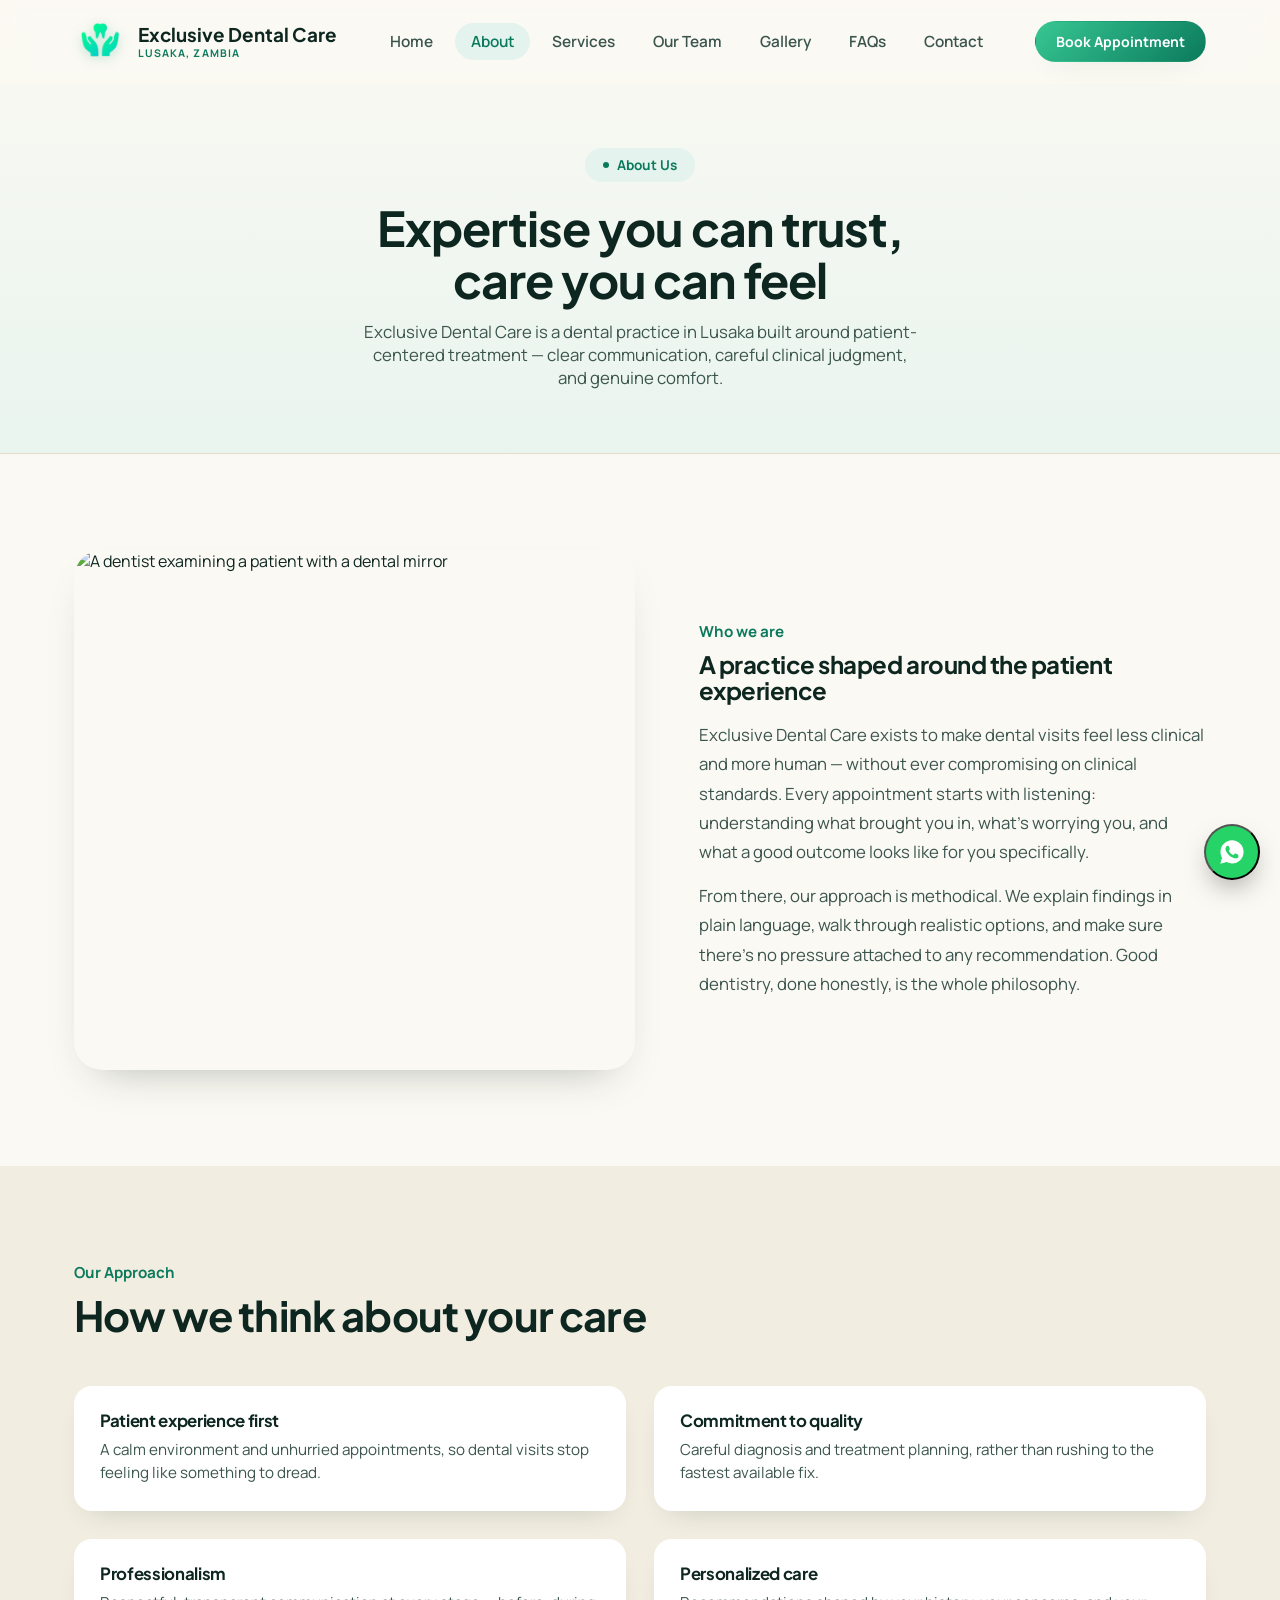
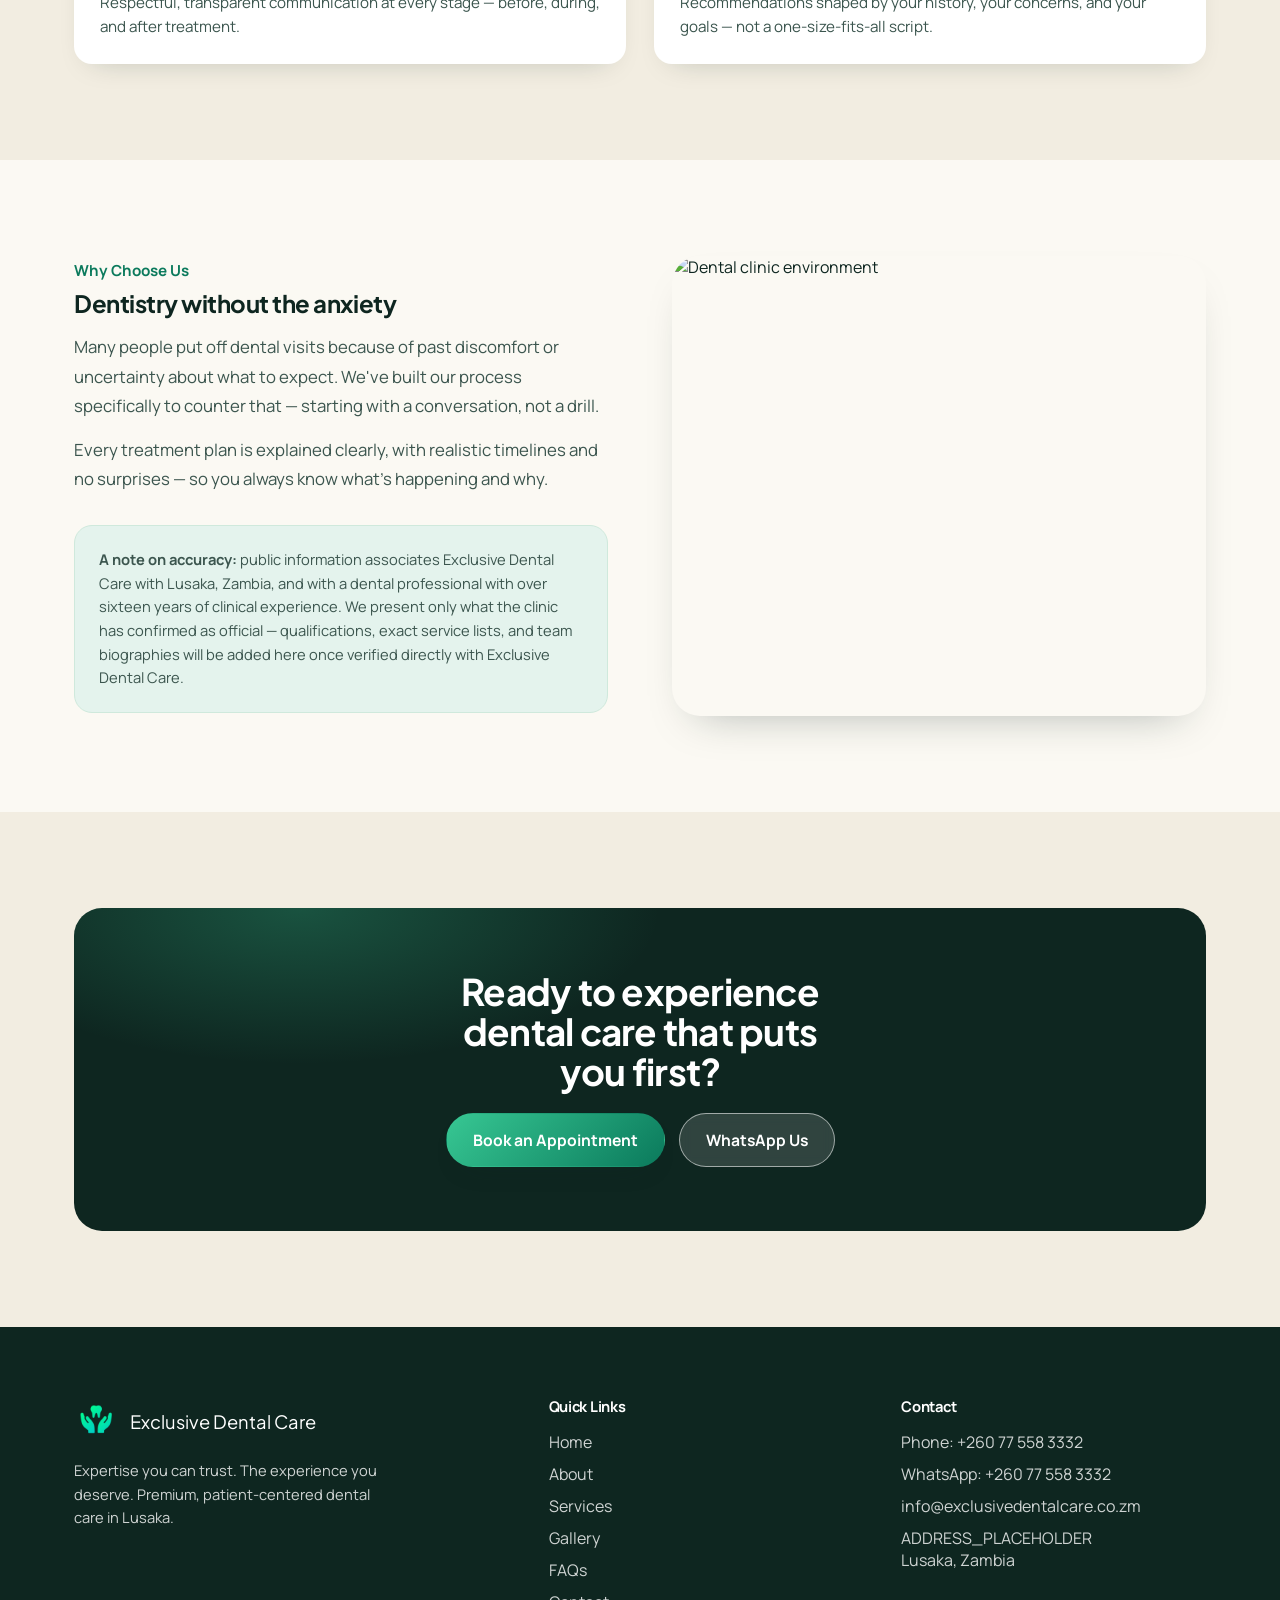
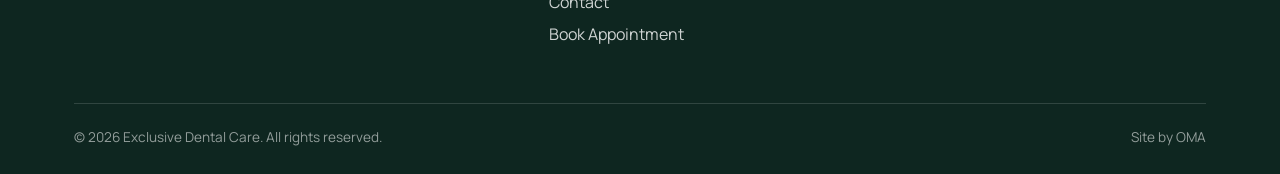
==== commit 369acc43: "Add files via upload" ====
--- a/about.html
+++ b/about.html
@@ -25,23 +25,35 @@
       <a href="contact.html">Contact</a>
     </nav>
     <div class="nav-cta">
-      <a href="appointment.html" class="btn btn-primary btn-sm">Book Appointment</a>
+      <a href="appointment.html" class="btn btn-primary btn-sm"><span class="bk-long">Book Appointment</span><span class="bk-short">Book Now</span></a>
     </div>
     <button class="nav-burger" aria-expanded="false" aria-controls="mobileMenu" aria-label="Open menu"><span></span><span></span><span></span></button>
   </div>
 </header>
 <nav class="mobile-menu" id="mobileMenu" data-open="false" aria-label="Mobile">
-  <a href="index.html">Home</a>
-  <a href="about.html">About</a>
-  <a href="services.html">Services</a>
-  <a href="team.html">Our Team</a>
-  <a href="gallery.html">Gallery</a>
-  <a href="faq.html">FAQs</a>
-  <a href="contact.html">Contact</a>
-  <div class="mm-cta">
-    <a href="appointment.html" class="btn btn-primary btn-block">Book an Appointment</a>
-    <a href="#" data-whatsapp class="btn btn-whatsapp btn-block">WhatsApp Us</a>
-    <a href="#" data-tel class="btn btn-ghost btn-block">Call the Clinic</a>
+  <div class="mm-inner">
+    <p class="mm-label" style="--i:0">Menu</p>
+    <div class="mm-primary">
+      <a class="mm-link" href="index.html" style="--i:1"><span class="mm-no">01</span><span class="mm-t">Home</span></a>
+      <a class="mm-link" href="about.html" aria-current="page" style="--i:2"><span class="mm-no">02</span><span class="mm-t">About</span></a>
+      <a class="mm-link" href="services.html" style="--i:3"><span class="mm-no">03</span><span class="mm-t">Services</span></a>
+      <a class="mm-link" href="team.html" style="--i:4"><span class="mm-no">04</span><span class="mm-t">Our Team</span></a>
+    </div>
+    <div class="mm-secondary">
+      <a class="mm-link" href="gallery.html" style="--i:5"><span class="mm-t">Gallery</span></a>
+      <a class="mm-link" href="faq.html" style="--i:6"><span class="mm-t">FAQs</span></a>
+      <a class="mm-link" href="contact.html" style="--i:7"><span class="mm-t">Contact</span></a>
+    </div>
+    <div class="mm-cta" style="--i:8">
+      <a href="appointment.html" class="btn btn-primary btn-block">Book an Appointment</a>
+      <a href="#" data-whatsapp class="btn btn-light btn-block">WhatsApp Us</a>
+    </div>
+    <div class="mm-foot" style="--i:9">
+      <strong>Exclusive Dental Care</strong>
+      <span>Lusaka, Zambia</span>
+      <a href="#" data-tel data-phone-display></a>
+      <a href="#" data-mail data-email-display></a>
+    </div>
   </div>
 </nav>
 
--- a/assets/css/style.css
+++ b/assets/css/style.css
@@ -102,49 +102,48 @@
 .btn:active{ transform:scale(.97); }
 .wa-float:active{ transform:scale(.92); }
 
-/* ---------- welcome intro animation ---------- */
-#welcome{
-  position:fixed; inset:0; z-index:9999; background:var(--ink);
-  display:flex; align-items:center; justify-content:center; flex-direction:column;
-  gap:22px; overflow:hidden; transition:transform .85s cubic-bezier(.76,0,.24,1);
-}
-#welcome[data-hide="true"]{ transform:translateY(-100%); pointer-events:none; }
-#welcome::before{
-  content:""; position:absolute; top:50%; left:50%; width:560px; height:560px; z-index:0;
-  background:radial-gradient(circle, rgba(55,199,147,.28), transparent 68%);
-  transform:translate(-50%,-50%) scale(.85); animation:wGlow 3.4s ease-in-out infinite;
-}
-@keyframes wGlow{ 0%,100%{ transform:translate(-50%,-50%) scale(.85); opacity:.65; } 50%{ transform:translate(-50%,-50%) scale(1.12); opacity:1; } }
-#welcome .w-logo{ position:relative; z-index:1; width:84px; height:84px; opacity:0; transform:scale(.7) rotate(-6deg); animation:wLogoIn 1s cubic-bezier(.22,1.3,.4,1) forwards; }
-.w-divider{
-  position:relative; z-index:1; width:0; height:2px; background:var(--gold); border-radius:2px;
-  animation:wDividerGrow .5s var(--ease) .6s forwards;
-}
-.w-copy{ position:relative; z-index:1; display:flex; flex-direction:column; align-items:center; gap:10px; padding:0 24px; text-align:center; }
-.w-eyebrow{
-  opacity:0; color:var(--teal-light); font-weight:800; font-size:.82rem; letter-spacing:.18em;
-  text-transform:uppercase; animation:wFadeIn .6s var(--ease) .75s forwards;
-}
-.w-name{
-  opacity:0; color:#fff; font-family:'Plus Jakarta Sans',sans-serif; font-weight:800;
-  font-size:clamp(1.9rem,5.6vw,3.1rem); letter-spacing:-.015em; line-height:1.1;
-  animation:wFadeIn .8s var(--ease) 1.2s forwards;
-}
-.w-tagline{
-  opacity:0; color:rgba(255,255,255,.78); font-size:1rem; max-width:36ch;
-  animation:wFadeIn .8s var(--ease) 2.05s forwards;
-}
-@keyframes wLogoIn{ 0%{ opacity:0; transform:scale(.7) rotate(-6deg);} 60%{ opacity:1; transform:scale(1.06) rotate(1deg);} 100%{ opacity:1; transform:scale(1) rotate(0);} }
-@keyframes wFadeIn{ from{ opacity:0; transform:translateY(10px);} to{ opacity:1; transform:translateY(0);} }
-@keyframes wDividerGrow{ to{ width:64px; } }
+/* ---------- welcome intro animation: emblem ring + letter reveal, doors open to the site ---------- */
+#welcome{ position:fixed; inset:0; z-index:9999; display:flex; align-items:center; justify-content:center; overflow:hidden; }
+.w-panel{
+  position:absolute; top:0; bottom:0; width:50.4%; z-index:0;
+  background:
+    radial-gradient(60% 55% at 50% 42%, rgba(55,199,147,.22), transparent 70%),
+    linear-gradient(160deg, #0F3A2F 0%, var(--ink) 60%);
+  background-size:200% 100%; transition:transform .95s cubic-bezier(.76,0,.24,1) .3s;
+}
+.w-left{ left:0; background-position:left top; }
+.w-right{ right:0; background-position:right top; }
+#welcome[data-hide="true"]{ pointer-events:none; }
+#welcome[data-hide="true"] .w-left{ transform:translateX(-101%); }
+#welcome[data-hide="true"] .w-right{ transform:translateX(101%); }
+#welcome[data-hide="true"] .w-stage, #welcome[data-hide="true"] .w-progress{ opacity:0; transform:scale(1.05); transition:opacity .4s var(--ease), transform .6s var(--ease); }
+.w-stage{ position:relative; z-index:1; display:flex; flex-direction:column; align-items:center; text-align:center; gap:12px; padding:0 20px; }
+.w-emblem{ position:relative; width:116px; height:116px; display:grid; place-items:center; border-radius:50%; overflow:hidden; margin-bottom:10px; }
+.w-ring{ position:absolute; inset:0; width:100%; height:100%; transform:rotate(-90deg); }
+.w-ring circle{ fill:none; stroke:var(--teal-light); stroke-width:1.6; stroke-linecap:round; stroke-dasharray:352; stroke-dashoffset:352; animation:wRing 1.5s cubic-bezier(.65,0,.35,1) .2s forwards; }
+.w-logo{ position:relative; width:64px; height:64px; opacity:0; transform:scale(.55) rotate(-8deg); animation:wLogoPop .9s cubic-bezier(.22,1.25,.36,1) .85s forwards; }
+.w-shine{ position:absolute; inset:0; background:linear-gradient(115deg, transparent 35%, rgba(255,255,255,.5) 50%, transparent 65%); transform:translateX(-130%); animation:wShine 1.1s ease 1.55s forwards; }
+.w-eyebrow{ margin:0; color:var(--teal-light); font-weight:800; font-size:.78rem; letter-spacing:.28em; text-transform:uppercase; opacity:0; animation:wRise .7s var(--ease) 1.25s forwards; }
+.w-title{ margin:0; color:#fff; font-family:'Plus Jakarta Sans',sans-serif; font-weight:800; font-size:clamp(1.35rem,6.4vw,3.1rem); letter-spacing:-.01em; line-height:1.15; white-space:nowrap; }
+.w-title .ch{ display:inline-block; opacity:0; transform:translateY(55%); filter:blur(6px); animation:wLetter .7s cubic-bezier(.2,.8,.2,1) forwards; animation-delay:calc(1.45s + var(--i) * 42ms); }
+.w-loc{ margin:0; color:rgba(255,255,255,.6); font-size:.74rem; font-weight:700; letter-spacing:.32em; text-transform:uppercase; opacity:0; animation:wRise .7s var(--ease) 2.5s forwards; }
+.w-tag{ margin:6px 0 0; color:rgba(255,255,255,.82); font-size:clamp(.88rem,2.6vw,1.02rem); max-width:40ch; opacity:0; animation:wRise .8s var(--ease) 2.85s forwards; }
+.w-tag b{ color:var(--teal-light); font-weight:700; padding:0 .35em; }
+.w-progress{ position:absolute; left:50%; bottom:9vh; transform:translateX(-50%); z-index:1; display:flex; align-items:center; gap:14px; width:min(280px,64vw); color:rgba(255,255,255,.7); font-size:.78rem; font-weight:700; letter-spacing:.1em; }
+.w-count{ min-width:2.6ch; text-align:right; font-variant-numeric:tabular-nums; }
+.w-bar{ flex:1; height:2px; background:rgba(255,255,255,.14); border-radius:2px; overflow:hidden; }
+.w-bar i{ display:block; height:100%; width:0; background:linear-gradient(90deg, var(--teal-light), var(--gold)); animation:wBar 4.1s linear .1s forwards; }
+@keyframes wRing{ to{ stroke-dashoffset:0; } }
+@keyframes wLogoPop{ to{ opacity:1; transform:scale(1) rotate(0); } }
+@keyframes wShine{ to{ transform:translateX(130%); } }
+@keyframes wRise{ from{ opacity:0; transform:translateY(12px); } to{ opacity:1; transform:translateY(0); } }
+@keyframes wLetter{ to{ opacity:1; transform:translateY(0); filter:blur(0); } }
+@keyframes wBar{ to{ width:100%; } }
 @media (prefers-reduced-motion: reduce){
-  #welcome{ transition:none; }
-  #welcome::before{ animation:none; opacity:.8; }
-  #welcome .w-logo{ animation:none !important; opacity:1 !important; transform:none !important; }
-  .w-divider{ animation:none !important; width:64px !important; }
-  .w-eyebrow, .w-name, .w-tagline{ animation:none !important; opacity:1 !important; transform:none !important; }
-}
-
+  .w-panel{ transition:none; }
+  .w-ring circle, .w-logo, .w-shine, .w-eyebrow, .w-title .ch, .w-loc, .w-tag, .w-bar i{ animation:none !important; opacity:1 !important; transform:none !important; filter:none !important; stroke-dashoffset:0 !important; width:auto; }
+  .w-bar i{ width:100% !important; }
+}
 
 /* ---------- navigation ---------- */
 .nav{
@@ -180,14 +179,6 @@
   .nav-burger[aria-expanded="true"] span:nth-child(2){ opacity:0; }
   .nav-burger[aria-expanded="true"] span:nth-child(3){ transform:translateY(-7px) rotate(-45deg); }
 
-  .mobile-menu{
-    position:fixed; inset:0; top:var(--nav-h); background:var(--cream); z-index:400;
-    transform:translateX(100%); transition:transform .4s var(--ease);
-    padding:32px 24px; display:flex; flex-direction:column; gap:6px; overflow-y:auto;
-  }
-  .mobile-menu[data-open="true"]{ transform:translateX(0); }
-  .mobile-menu a{ font-family:'Plus Jakarta Sans',sans-serif; font-size:1.5rem; padding:14px 4px; border-bottom:1px solid var(--sand-line); color:var(--ink); }
-  .mobile-menu .mm-cta{ margin-top:20px; display:flex; flex-direction:column; gap:12px; }
 }
 @media (min-width:961px){ .mobile-menu{ display:none; } }
 @media (max-width:480px){
@@ -507,3 +498,231 @@
 .badge-row{ display:flex; gap:28px; flex-wrap:wrap; margin-top:28px; }
 .badge{ display:flex; align-items:center; gap:10px; font-size:.88rem; color:var(--ink-soft); font-weight:600; }
 .badge svg{ color:var(--teal-deep); flex-shrink:0; }
+
+
+/* ---------- nav: single-line brand + short Book button on mobile ---------- */
+.brand > span{ white-space:nowrap; }
+.bk-short{ display:none; }
+@media (max-width:640px){
+  .nav .container{ padding:0 16px; }
+  .brand .brand-loc{ display:none; }
+  .brand > span{ font-size:1.02rem; }
+  .bk-long{ display:none; }
+  .bk-short{ display:inline; }
+}
+@media (max-width:400px){
+  .brand{ gap:7px; min-width:0; }
+  .brand img{ width:30px; height:30px; }
+  .brand > span{ font-size:.9rem; }
+  .nav-cta .btn-sm{ padding:9px 13px; }
+}
+@media (max-width:340px){ .brand > span{ font-size:.82rem; } }
+
+/* ---------- premium homepage ---------- */
+@keyframes kenburns{ from{ transform:scale(1.09); } to{ transform:scale(1); } }
+.hero-slide[data-active="true"]{ animation:kenburns 9s ease-out forwards; }
+
+.quick{ position:relative; z-index:5; margin-top:-52px; padding-bottom:8px; }
+.quick-grid{ display:grid; grid-template-columns:repeat(4,1fr); gap:16px; }
+.qa{
+  display:flex; align-items:center; gap:14px; background:#fff; border:1px solid var(--sand-line);
+  border-radius:var(--radius-md); padding:20px 22px; box-shadow:var(--shadow-soft);
+  transition:transform .3s var(--ease), box-shadow .3s var(--ease), border-color .3s;
+}
+.qa .ic{ width:46px; height:46px; border-radius:14px; background:linear-gradient(135deg,var(--teal-light),var(--teal-deep)); color:#fff; display:grid; place-items:center; flex-shrink:0; }
+.qa strong{ display:block; font-family:'Plus Jakarta Sans',sans-serif; font-size:1rem; line-height:1.2; }
+.qa small{ display:block; margin-top:3px; color:var(--ink-soft); font-size:.8rem; font-weight:600; }
+@media (hover:hover) and (pointer:fine){ .qa:hover{ transform:translateY(-5px); border-color:var(--teal-light); box-shadow:0 26px 44px -22px rgba(14,38,32,.4); } }
+@media (max-width:960px){ .quick-grid{ grid-template-columns:repeat(2,1fr); } }
+@media (max-width:520px){ .quick{ margin-top:-34px; } .quick-grid{ gap:10px; } .qa{ flex-direction:column; align-items:flex-start; gap:10px; padding:16px; } .qa .ic{ width:40px; height:40px; border-radius:12px; } }
+
+.intro-media{ position:relative; }
+.intro-media::before{ content:""; position:absolute; inset:26px -18px -18px 26px; border-radius:var(--radius-lg); background:linear-gradient(135deg,var(--teal-light),var(--teal-deep)); opacity:.2; z-index:0; }
+.intro-media img{ position:relative; z-index:1; }
+.float-card{
+  position:absolute; left:-16px; bottom:34px; z-index:2; display:flex; align-items:center; gap:12px;
+  background:#fff; border-radius:16px; padding:14px 18px; box-shadow:var(--shadow-soft); max-width:270px;
+  font-weight:700; font-size:.88rem; line-height:1.35;
+}
+.float-card .ic{ width:38px; height:38px; border-radius:50%; background:var(--teal-pale); color:var(--teal-deep); display:grid; place-items:center; flex-shrink:0; }
+@media (max-width:900px){ .intro-media{ order:-1; } .float-card{ left:12px; bottom:-18px; } }
+
+.section-dark{ background:var(--ink); color:#fff; position:relative; overflow:hidden; }
+.section-dark::before{ content:""; position:absolute; inset:0; background:radial-gradient(520px 320px at 8% 0%, rgba(55,199,147,.26), transparent 65%), radial-gradient(480px 300px at 100% 100%, rgba(184,147,59,.16), transparent 65%); pointer-events:none; }
+.section-dark > .container{ position:relative; }
+.section-dark .section-head h2{ color:#fff; }
+.section-dark .section-head p{ color:rgba(255,255,255,.72); }
+.section-dark .kicker-pill{ background:rgba(255,255,255,.1); color:var(--teal-light); }
+.section-dark .kicker-pill::before{ background:var(--teal-light); }
+.why-grid{ display:grid; grid-template-columns:repeat(3,1fr); gap:20px; }
+.why-card{ background:rgba(255,255,255,.05); border:1px solid rgba(255,255,255,.1); border-radius:var(--radius-md); padding:28px 26px; backdrop-filter:blur(6px); transition:transform .3s var(--ease), background .3s, border-color .3s; }
+.why-card .ficon{ width:46px; height:46px; border-radius:14px; background:rgba(55,199,147,.16); color:var(--teal-light); display:grid; place-items:center; margin-bottom:18px; }
+.why-card h3{ color:#fff; font-size:1.08rem; margin-bottom:8px; }
+.why-card p{ color:rgba(255,255,255,.7); font-size:.94rem; line-height:1.6; }
+@media (hover:hover) and (pointer:fine){ .why-card:hover{ transform:translateY(-5px); background:rgba(255,255,255,.08); border-color:rgba(55,199,147,.5); } }
+@media (max-width:900px){ .why-grid{ grid-template-columns:1fr 1fr; } }
+@media (max-width:560px){ .why-grid{ grid-template-columns:1fr; } }
+
+.journey{ display:grid; grid-template-columns:repeat(4,1fr); gap:28px; position:relative; counter-reset:j; }
+.journey::before{ content:""; position:absolute; top:27px; left:8%; right:8%; height:2px; background:repeating-linear-gradient(90deg,var(--teal-light) 0 8px,transparent 8px 16px); opacity:.55; }
+.j-step{ position:relative; text-align:center; }
+.j-num{ width:56px; height:56px; margin:0 auto 18px; border-radius:50%; background:#fff; border:2px solid var(--teal-light); color:var(--teal-deep); font-family:'Plus Jakarta Sans',sans-serif; font-weight:800; font-size:1.15rem; display:grid; place-items:center; position:relative; z-index:1; box-shadow:0 0 0 8px var(--cream); }
+.j-step h3{ font-size:1.05rem; margin-bottom:8px; }
+.j-step p{ color:var(--ink-soft); font-size:.92rem; line-height:1.6; max-width:26ch; margin:0 auto; }
+@media (max-width:860px){
+  .journey{ grid-template-columns:1fr; gap:26px; }
+  .journey::before{ top:0; bottom:0; left:27px; right:auto; width:2px; height:auto; background:repeating-linear-gradient(180deg,var(--teal-light) 0 8px,transparent 8px 16px); }
+  .j-step{ text-align:left; display:grid; grid-template-columns:56px 1fr; column-gap:18px; }
+  .j-num{ margin:0; grid-row:1 / span 2; box-shadow:0 0 0 6px var(--cream); }
+  .j-step p{ margin:0; max-width:none; }
+}
+
+.cta-photo{ background-size:cover; background-position:center; padding:84px 40px; }
+.cta-photo h2{ max-width:18ch; }
+.cta-photo p{ color:rgba(255,255,255,.85); max-width:46ch; margin:-6px auto 26px; }
+
+.loc-grid{ display:grid; grid-template-columns:1fr 1.15fr; gap:26px; align-items:stretch; }
+.loc-grid .map-frame{ margin-top:0; height:100%; min-height:340px; }
+.loc-grid .map-frame iframe{ height:100%; min-height:340px; }
+@media (max-width:900px){ .loc-grid{ grid-template-columns:1fr; } }
+.loc-grid > *{ min-width:0; }
+.contact-row > div{ min-width:0; }
+.contact-row a, .contact-row p{ overflow-wrap:anywhere; }
+@media (max-width:480px){
+  .cta-band, .cta-photo{ padding:56px 20px; }
+  .cta-row .btn{ white-space:normal; text-align:center; }
+}
+.contact-grid > *, .form-grid > *, .field{ min-width:0; }
+.field input, .field select, .field textarea{ width:100%; max-width:100%; min-width:0; }
+@media (max-width:480px){
+  .btn{ white-space:normal; text-align:center; max-width:100%; }
+  .form-card{ padding:26px 20px; }
+}
+.hours-row{ display:flex; justify-content:space-between; align-items:baseline; gap:6px 16px; flex-wrap:wrap; padding:5px 0; font-size:.92rem; }
+.hours-row strong{ color:var(--ink); font-weight:700; }
+.hours-row span{ color:var(--ink-soft); }
+@media (max-width:760px){ .card-feature:nth-child(even){ grid-template-columns:1fr; } }
+
+/* ---------- desktop: lift hero copy so the buttons clear the quick-actions strip ---------- */
+@media (min-width:961px){ .hero-content{ padding-bottom:104px; } }
+
+/* ---------- bigger, more visible logo (clinic title untouched) ---------- */
+.brand img{ width:52px; height:52px; filter:drop-shadow(0 2px 6px rgba(18,150,110,.28)); }
+.footer-brand img{ width:44px; height:44px; }
+@media (max-width:960px){ .brand img{ width:46px; height:46px; } }
+@media (max-width:480px){ .brand img{ width:42px; height:42px; } }
+@media (max-width:400px){ .brand img{ width:38px; height:38px; } }
+@media (max-width:340px){ .brand img{ width:34px; height:34px; } }
+
+/* ---------- first screen: hero sized so the quick-action cards are fully visible on entry ---------- */
+@media (min-width:961px){
+  .hero{ min-height:calc(100vh - 70px); min-height:calc(100svh - 70px); }
+}
+@media (min-width:641px) and (max-width:960px){
+  .hero{ min-height:calc(100vh - 160px); min-height:calc(100svh - 160px); }
+  .hero-content{ padding-bottom:64px; }
+}
+@media (max-width:640px){
+  .hero{ min-height:calc(100vh - 190px); min-height:calc(100svh - 190px); }
+  .hero-content{ padding-bottom:50px; }
+  .qa{ padding:13px 14px; gap:8px; }
+  .qa small{ font-size:.74rem; margin-top:2px; }
+  .qa strong{ font-size:.92rem; }
+}
+@media (max-width:640px) and (max-height:720px){ .hero-sub{ display:none; } }
+@media (min-width:641px) and (max-width:960px) and (max-height:760px){ .hero-sub{ display:none; } }
+
+/* fine-tune: phones need a little more room; very short screens get compact cards */
+@media (max-width:640px){
+  .hero{ min-height:calc(100vh - 216px); min-height:calc(100svh - 216px); }
+}
+@media (max-width:640px) and (max-height:780px){
+  .qa small{ display:none; }
+  .qa{ padding:12px 14px; gap:6px; }
+  .qa .ic{ width:34px; height:34px; border-radius:10px; }
+  .hero{ min-height:calc(100vh - 176px); min-height:calc(100svh - 176px); }
+}
+@media (min-width:641px) and (max-width:960px) and (max-height:700px){
+  .quick-grid{ grid-template-columns:repeat(4,1fr); gap:12px; }
+  .qa{ padding:12px; gap:10px; }
+  .qa .ic{ width:38px; height:38px; }
+  .qa small{ font-size:.74rem; }
+  .hero{ min-height:calc(100vh - 70px); min-height:calc(100svh - 70px); }
+}
+@media (min-width:961px) and (max-height:640px){ .hero-sub{ display:none; } }
+@media (max-width:640px) and (max-height:600px){ .hero-kicker{ display:none; } .hero-inner{ gap:10px; } .hero{ min-height:calc(100vh - 150px); min-height:calc(100svh - 150px); } }
+.wa-float{ transition:transform .25s var(--ease), opacity .3s var(--ease); }
+.wa-float.is-hidden{ opacity:0; transform:scale(.8); pointer-events:none; }
+
+
+/* ---------- premium mobile menu: circular reveal from the burger, staggered type, dark glass ---------- */
+@media (max-width:960px){
+  :root{ --mm-x:37px; }
+  .mobile-menu{
+    position:fixed; inset:0; z-index:400; display:flex; flex-direction:column; overflow-y:auto;
+    padding:calc(var(--nav-h) + 22px) 28px 32px; color:#fff;
+    background:
+      radial-gradient(420px 320px at 100% 0%, rgba(55,199,147,.30), transparent 70%),
+      radial-gradient(380px 300px at 0% 100%, rgba(184,147,59,.16), transparent 70%),
+      var(--ink);
+    clip-path:circle(0px at calc(100% - var(--mm-x)) calc(var(--nav-h) / 2));
+    visibility:hidden;
+    transition:clip-path .7s cubic-bezier(.77,0,.18,1), visibility 0s linear .7s;
+  }
+  .mobile-menu[data-open="true"]{
+    clip-path:circle(160vmax at calc(100% - var(--mm-x)) calc(var(--nav-h) / 2));
+    visibility:visible;
+    transition:clip-path .9s cubic-bezier(.77,0,.18,1), visibility 0s;
+  }
+  .mm-inner{ display:flex; flex-direction:column; min-height:100%; max-width:560px; width:100%; margin:0 auto; }
+  .mm-label{ margin:0 0 14px; font-size:.72rem; font-weight:700; letter-spacing:.3em; text-transform:uppercase; color:var(--teal-light); }
+
+  /* staggered entrance: every row rises in, delay set by --i */
+  .mm-label, .mm-link, .mm-cta, .mm-foot{ opacity:0; transform:translateY(30px); transition:opacity .25s ease, transform .25s ease; }
+  .mobile-menu[data-open="true"] .mm-label,
+  .mobile-menu[data-open="true"] .mm-link,
+  .mobile-menu[data-open="true"] .mm-cta,
+  .mobile-menu[data-open="true"] .mm-foot{
+    opacity:1; transform:none;
+    transition:opacity .6s var(--ease), transform .7s cubic-bezier(.2,.8,.2,1);
+    transition-delay:calc(.32s + var(--i, 0) * 70ms);
+  }
+
+  /* bold primary links */
+  .mm-primary{ display:flex; flex-direction:column; }
+  .mm-primary .mm-link{
+    display:flex; align-items:baseline; gap:16px; padding:11px 0;
+    font-family:'Plus Jakarta Sans',sans-serif; font-weight:800; font-size:clamp(2rem,9vw,2.6rem);
+    letter-spacing:-.025em; line-height:1.1; color:#fff;
+  }
+  .mm-no{ font-family:'Manrope',sans-serif; font-weight:700; font-size:.72rem; letter-spacing:.14em; color:var(--teal-light); min-width:1.6em; transform:translateY(-.55em); }
+  .mm-link[aria-current="page"] .mm-t{ color:var(--teal-light); }
+
+  /* lighter secondary links */
+  .mm-secondary{ display:flex; flex-direction:column; margin-top:16px; padding-top:16px; border-top:1px solid rgba(255,255,255,.14); }
+  .mm-secondary .mm-link{
+    padding:9px 0; font-family:'Manrope',sans-serif; font-weight:500; font-size:1.18rem; color:rgba(255,255,255,.74); letter-spacing:0;
+  }
+  .mm-secondary .mm-link[aria-current="page"]{ color:var(--teal-light); font-weight:700; }
+  .mm-secondary .mm-link::after{ content:"→"; margin-left:10px; opacity:.45; transition:transform .3s var(--ease), opacity .3s; }
+
+  .mm-cta{ display:flex; flex-direction:column; gap:12px; margin-top:26px; }
+  .mm-cta .btn{ padding:16px 24px; }
+  .mm-cta .btn-light{ background:transparent; border-color:rgba(255,255,255,.35); }
+  .mm-foot{ margin-top:auto; padding-top:28px; display:flex; flex-direction:column; gap:6px; font-size:.86rem; font-weight:500; color:rgba(255,255,255,.6); }
+  .mm-foot strong{ color:#fff; font-weight:800; letter-spacing:-.01em; font-size:.98rem; }
+  .mm-foot a{ color:rgba(255,255,255,.78); font-weight:600; }
+
+  /* header turns dark with the menu so it feels like one surface */
+  .nav{ transition:background .45s var(--ease), border-color .3s; }
+  body.menu-open .nav{ background:var(--ink); border-color:transparent; backdrop-filter:none; }
+  body.menu-open .brand{ color:#fff; }
+  body.menu-open .nav-burger{ background:var(--teal-deep); }
+}
+@media (min-width:641px) and (max-width:960px){ :root{ --mm-x:45px; } }
+@media (hover:hover) and (pointer:fine){ .mm-secondary .mm-link:hover::after{ transform:translateX(5px); opacity:1; } .mm-primary .mm-link:hover .mm-t{ color:var(--teal-light); } }
+@media (prefers-reduced-motion: reduce){
+  .mobile-menu, .mobile-menu[data-open="true"]{ transition:none; }
+  .mm-label, .mm-link, .mm-cta, .mm-foot{ transition:none !important; transform:none; }
+}
+body.menu-open .wa-float{ opacity:0; pointer-events:none; transform:scale(.8); }
